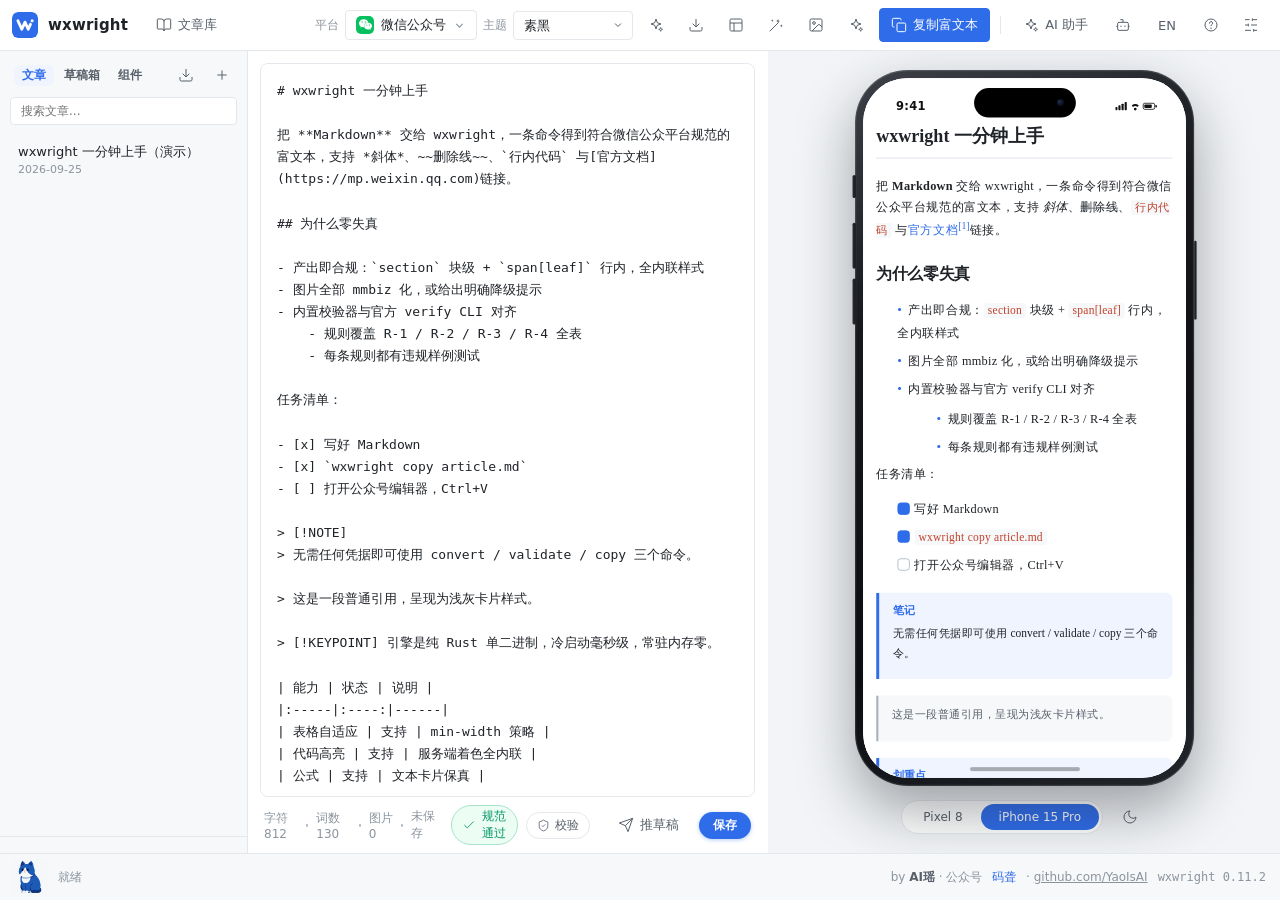
==== gui/ui/index.html @ 4d55585e "feat: multiple WeChat accounts with quick switching wxwright-mp moves to an [mp.accounts] config tab" ====
<!doctype html>
<html lang="zh-CN">
<head>
  <meta charset="UTF-8" />
  <meta name="viewport" content="width=device-width, initial-scale=1.0" />
  <title>wxwright</title>
  <link rel="stylesheet" href="styles.css?v=30" />
</head>
<body>
  <svg width="0" height="0" style="position:absolute" aria-hidden="true">
    <defs>
      <symbol id="i-logo" viewBox="0 0 1024 1024">
        <rect width="1024" height="1024" rx="225" fill="var(--accent)"/>
        <path d="M232,344 L386,678 L512,398 L638,678 L727,484" fill="none" stroke="#FFFFFF" stroke-width="112" stroke-linecap="round" stroke-linejoin="round"/>
        <circle cx="792" cy="344" r="60" fill="#FFFFFF"/>
      </symbol>
      <symbol id="i-book" viewBox="0 0 24 24">
        <path d="M12 7v14" fill="none" stroke="currentColor" stroke-width="1.5"/>
        <path d="M3 18a1 1 0 0 1-1-1V4a1 1 0 0 1 1-1h5a4 4 0 0 1 4 4 4 4 0 0 1 4-4h5a1 1 0 0 1 1 1v13a1 1 0 0 1-1 1h-6a3 3 0 0 0-3 3 3 3 0 0 0-3-3z" fill="none" stroke="currentColor" stroke-width="1.5"/>
      </symbol>
      <symbol id="i-plus" viewBox="0 0 24 24">
        <path d="M5 12h14M12 5v14" fill="none" stroke="currentColor" stroke-width="1.5"/>
      </symbol>
      <symbol id="i-trash" viewBox="0 0 24 24">
        <path d="M3 6h18" fill="none" stroke="currentColor" stroke-width="1.5"/>
        <path d="M19 6v14a2 2 0 0 1-2 2H7a2 2 0 0 1-2-2V6" fill="none" stroke="currentColor" stroke-width="1.5"/>
        <path d="M8 6V4a2 2 0 0 1 2-2h4a2 2 0 0 1 2 2v2" fill="none" stroke="currentColor" stroke-width="1.5"/>
      </symbol>
      <symbol id="i-copy" viewBox="0 0 24 24">
        <rect x="9" y="9" width="13" height="13" rx="2" fill="none" stroke="currentColor" stroke-width="1.5"/>
        <path d="M5 15H4a2 2 0 0 1-2-2V4a2 2 0 0 1 2-2h9a2 2 0 0 1 2 2v1" fill="none" stroke="currentColor" stroke-width="1.5"/>
      </symbol>
      <symbol id="i-download" viewBox="0 0 24 24">
        <path d="M21 15v4a2 2 0 0 1-2 2H5a2 2 0 0 1-2-2v-4" fill="none" stroke="currentColor" stroke-width="1.5"/>
        <polyline points="7 10 12 15 17 10" fill="none" stroke="currentColor" stroke-width="1.5"/>
        <line x1="12" y1="15" x2="12" y2="3" fill="none" stroke="currentColor" stroke-width="1.5"/>
      </symbol>
      <symbol id="i-shield" viewBox="0 0 24 24">
        <path d="M20 13c0 5-3.5 7.5-7.66 8.95a1 1 0 0 1-.67-.01C7.5 20.5 4 18 4 13V6a1 1 0 0 1 1-1c2 0 4.5-1.2 6.24-2.72a1.17 1.17 0 0 1 1.52 0C14.51 3.81 17 5 19 5a1 1 0 0 1 1 1z" fill="none" stroke="currentColor" stroke-width="1.5"/>
        <path d="M9 12l2 2 4-4" fill="none" stroke="currentColor" stroke-width="1.5"/>
      </symbol>
      <symbol id="i-moon" viewBox="0 0 24 24">
        <path d="M12 3a6 6 0 0 0 9 9 9 9 0 1 1-9-9Z" fill="none" stroke="currentColor" stroke-width="1.5"/>
      </symbol>
      <symbol id="i-sun" viewBox="0 0 24 24">
        <circle cx="12" cy="12" r="4" fill="none" stroke="currentColor" stroke-width="1.5"/>
        <path d="M12 2v2m0 16v2M4.93 4.93l1.41 1.41m11.32 11.32 1.41 1.41M2 12h2m16 0h2M6.34 17.66l-1.41 1.41M19.07 4.93l-1.41 1.41" fill="none" stroke="currentColor" stroke-width="1.5"/>
      </symbol>
      <symbol id="i-alert" viewBox="0 0 24 24">
        <path d="m21.73 18-8-14a2 2 0 0 0-3.48 0l-8 14A2 2 0 0 0 4 21h16a2 2 0 0 0 1.73-3Z" fill="none" stroke="currentColor" stroke-width="1.5"/>
        <path d="M12 9v4m0 4h.01" fill="none" stroke="currentColor" stroke-width="1.5"/>
      </symbol>
      <symbol id="i-check" viewBox="0 0 24 24">
        <path d="M20 6 9 17l-5-5" fill="none" stroke="currentColor" stroke-width="1.5"/>
      </symbol>
      <symbol id="i-bot" viewBox="0 0 24 24">
        <path d="M12 8V4H8" fill="none" stroke="currentColor" stroke-width="1.5"/>
        <rect x="4" y="8" width="16" height="12" rx="2" fill="none" stroke="currentColor" stroke-width="1.5"/>
        <path d="M2 14h2m16 0h2M15 13v2M9 13v2" fill="none" stroke="currentColor" stroke-width="1.5"/>
      </symbol>
      <symbol id="i-spark" viewBox="0 0 24 24">
        <path d="M12 3l1.9 5.6L19.5 10.5l-5.6 1.9L12 18l-1.9-5.6L4.5 10.5l5.6-1.9z" fill="none" stroke="currentColor" stroke-width="1.5" stroke-linejoin="round"/>
        <path d="M19 15.5l.8 2.2 2.2.8-2.2.8-.8 2.2-.8-2.2-2.2-.8 2.2-.8z" fill="none" stroke="currentColor" stroke-width="1.2" stroke-linejoin="round"/>
      </symbol>
      <symbol id="i-gear" viewBox="0 0 24 24">
        <line x1="21" y1="4" x2="14" y2="4" stroke="currentColor" stroke-width="1.5"/>
        <line x1="10" y1="4" x2="3" y2="4" stroke="currentColor" stroke-width="1.5"/>
        <line x1="21" y1="12" x2="12" y2="12" stroke="currentColor" stroke-width="1.5"/>
        <line x1="8" y1="12" x2="3" y2="12" stroke="currentColor" stroke-width="1.5"/>
        <line x1="21" y1="20" x2="16" y2="20" stroke="currentColor" stroke-width="1.5"/>
        <line x1="12" y1="20" x2="3" y2="20" stroke="currentColor" stroke-width="1.5"/>
        <line x1="14" y1="2" x2="14" y2="6" stroke="currentColor" stroke-width="1.5"/>
        <line x1="8" y1="10" x2="8" y2="14" stroke="currentColor" stroke-width="1.5"/>
        <line x1="16" y1="18" x2="16" y2="22" stroke="currentColor" stroke-width="1.5"/>
      </symbol>
      <symbol id="i-send" viewBox="0 0 24 24">
        <path d="m22 2-7 20-4-9-9-4Z" fill="none" stroke="currentColor" stroke-width="1.5" stroke-linejoin="round"/>
        <path d="M22 2 11 13" fill="none" stroke="currentColor" stroke-width="1.5"/>
      </symbol>
      <symbol id="i-x" viewBox="0 0 24 24">
        <path d="M18 6 6 18M6 6l12 12" fill="none" stroke="currentColor" stroke-width="1.5"/>
      </symbol>
      <symbol id="i-stop" viewBox="0 0 24 24">
        <rect x="6" y="6" width="12" height="12" rx="2" fill="currentColor"/>
      </symbol>
      <symbol id="i-edit" viewBox="0 0 24 24">
        <path d="M17 3a2.85 2.83 0 1 1 4 4L7.5 20.5 2 22l1.5-5.5Z" fill="none" stroke="currentColor" stroke-width="1.5" stroke-linejoin="round"/>
      </symbol>
      <symbol id="i-heart" viewBox="0 0 24 24">
        <path d="M19 14c1.49-1.46 3-3.21 3-5.5A5.5 5.5 0 0 0 16.5 3c-1.76 0-3 .5-4.5 2-1.5-1.5-2.74-2-4.5-2A5.5 5.5 0 0 0 2 8.5c0 2.3 1.5 4.05 3 5.5l7 7Z" fill="currentColor" stroke="none"/>
      </symbol>
      <symbol id="i-image" viewBox="0 0 24 24">
        <rect x="3" y="3" width="18" height="18" rx="2" fill="none" stroke="currentColor" stroke-width="1.5"/>
        <circle cx="9" cy="9" r="2" fill="none" stroke="currentColor" stroke-width="1.5"/>
        <path d="m21 15-3.1-3.1a2 2 0 0 0-2.8 0L6 21" fill="none" stroke="currentColor" stroke-width="1.5"/>
      </symbol>
      <symbol id="i-layout" viewBox="0 0 24 24">
        <rect x="3" y="3" width="18" height="18" rx="2" fill="none" stroke="currentColor" stroke-width="1.5"/>
        <path d="M3 9h18M9 21V9" fill="none" stroke="currentColor" stroke-width="1.5"/>
      </symbol>
      <symbol id="i-folder" viewBox="0 0 24 24">
        <path d="M20 20a2 2 0 0 0 2-2V8a2 2 0 0 0-2-2h-7.9a2 2 0 0 1-1.69-.9L9.6 3.9A2 2 0 0 0 7.93 3H4a2 2 0 0 0-2 2v13a2 2 0 0 0 2 2Z" fill="none" stroke="currentColor" stroke-width="1.5"/>
      </symbol>
      <symbol id="i-clip" viewBox="0 0 24 24">
        <path d="m21.44 11.05-9.19 9.19a6 6 0 0 1-8.49-8.49l8.57-8.57A4 4 0 1 1 18 8.84l-8.59 8.57a2 2 0 0 1-2.83-2.83l8.49-8.48" fill="none" stroke="currentColor" stroke-width="1.5" stroke-linecap="round"/>
      </symbol>
      <symbol id="i-crop" viewBox="0 0 24 24">
        <path d="M6 2v14a2 2 0 0 0 2 2h14" fill="none" stroke="currentColor" stroke-width="1.5"/>
        <path d="M18 22V8a2 2 0 0 0-2-2H2" fill="none" stroke="currentColor" stroke-width="1.5"/>
      </symbol>
      <symbol id="i-code" viewBox="0 0 24 24">
        <path d="m16 18 6-6-6-6M8 6l-6 6 6 6" fill="none" stroke="currentColor" stroke-width="1.5" stroke-linecap="round" stroke-linejoin="round"/>
      </symbol>
      <symbol id="i-wand" viewBox="0 0 24 24">
        <path d="M3 21 15.5 8.5" fill="none" stroke="currentColor" stroke-width="1.5" stroke-linecap="round"/>
        <path d="M15 3l.9 2.1L18 6l-2.1.9L15 9l-.9-2.1L12 6l2.1-.9zM20 11l.7 1.6 1.6.7-1.6.7-.7 1.6-.7-1.6-1.6-.7 1.6-.7zM6.5 3.5l.6 1.4 1.4.6-1.4.6-.6 1.4-.6-1.4L4.5 5.5l1.4-.6z" fill="currentColor" stroke="none"/>
      </symbol>
      <symbol id="i-question" viewBox="0 0 24 24">
        <circle cx="12" cy="12" r="9" fill="none" stroke="currentColor" stroke-width="1.5"/>
        <path d="M9.7 9.3a2.4 2.4 0 1 1 3.3 2.22c-.75.3-1 .86-1 1.63" fill="none" stroke="currentColor" stroke-width="1.5" stroke-linecap="round"/>
        <circle cx="12" cy="16.8" r="1.05" fill="currentColor" stroke="none"/>
      </symbol>
    </defs>
  </svg>

  <header class="topbar">
    <div class="brand">
      <svg class="brand-logo" id="logo-btn" role="button" tabindex="0" aria-label="wxwright"><use href="#i-logo"/></svg>
      <span class="brand-name">wxwright</span>
      <button id="btn-library" class="btn btn-ghost" data-i18n-title="library" title="文章库">
        <svg class="icon"><use href="#i-book"/></svg>
        <span data-i18n="library">文章库</span>
      </button>
    </div>
    <div class="toolbar">
      <div class="field">
        <span class="field-label" data-i18n="platform">平台</span>
        <button type="button" id="platform-trigger" class="platform-trigger" data-i18n-title="platform_title" title="目标平台：切换后预览、规则与导出联动">
          <span id="platform-trigger-logo"></span>
          <span id="platform-trigger-name">微信公众号</span>
          <svg class="m-chev" viewBox="0 0 24 24"><path d="m6 9 6 6 6-6" fill="none" stroke="currentColor" stroke-width="2"/></svg>
        </button>
        <div id="platform-menu" class="platform-menu" hidden></div>
      </div>
      <label class="field">
        <span class="field-label" data-i18n="theme">主题</span>
        <select id="theme-select" class="select"></select>
      </label>
      <button id="btn-theme-ai" class="btn btn-ghost btn-icon" data-i18n-title="theme_ai_btn" title="AI 生成主题">
        <svg class="icon"><use href="#i-spark"/></svg>
      </button>
      <button id="btn-export" class="btn btn-ghost btn-icon" data-i18n-title="export_title" title="导出 HTML" aria-label="export">
        <svg class="icon"><use href="#i-download"/></svg>
      </button>
      <button id="btn-poster" class="btn btn-ghost btn-icon" data-i18n-title="poster_title" title="海报工坊（HTML 生成图片）">
        <svg class="icon"><use href="#i-layout"/></svg>
      </button>
      <button id="btn-comfy" class="btn btn-ghost btn-icon" data-i18n-title="comfy_title" title="AI 绘图（ComfyUI 本地）">
        <svg class="icon"><use href="#i-wand"/></svg>
      </button>
      <button id="btn-assets" class="btn btn-ghost btn-icon" data-i18n-title="assets_title" title="素材库">
        <svg class="icon"><use href="#i-image"/></svg>
      </button>
      <button id="btn-illustrate" class="btn btn-ghost btn-icon" data-i18n-title="illustrate_title" title="AI 配图">
        <svg class="icon"><use href="#i-spark"/></svg>
      </button>
      <button id="btn-copy" class="btn btn-primary">
        <svg class="icon"><use href="#i-copy"/></svg>
        <span id="copy-label" data-i18n="copy">复制富文本</span>
      </button>
      <span class="tb-divider"></span>
      <button id="btn-ai" class="btn btn-ghost" data-i18n-title="ai_assistant_btn" title="AI 助手">
        <svg class="icon"><use href="#i-spark"/></svg>
        <span data-i18n="ai">AI 助手</span>
      </button>
      <button id="btn-agent" class="btn btn-ghost btn-icon" data-i18n-title="agent_title" title="Agent 接入">
        <svg class="icon"><use href="#i-bot"/></svg>
      </button>
      <button id="btn-lang" class="btn btn-ghost btn-lang" title="Language">EN</button>
      <button id="btn-help" class="btn btn-ghost btn-icon" data-i18n-title="help_title" title="配置引导">
        <svg class="icon"><use href="#i-question"/></svg>
      </button>
      <button id="btn-settings" class="btn btn-ghost btn-icon" data-i18n-title="settings" title="设置">
        <svg class="icon"><use href="#i-gear"/></svg>
      </button>
    </div>
  </header>

  <main class="workspace" id="workspace">
    <aside class="sidebar" id="sidebar">
      <div class="sidebar-head">
        <div class="sidebar-tabs">
          <button class="stab active" data-stab="articles" data-i18n="stab_articles">文章</button>
          <button class="stab" data-stab="drafts" data-i18n="stab_drafts">草稿箱</button>
          <button class="stab" data-stab="components" data-i18n="stab_components">组件</button>
        </div>
        <span class="spacer"></span>
        <button id="btn-import" class="btn btn-ghost btn-icon" data-i18n-title="import_md" title="导入 .md 文件">
          <svg class="icon"><use href="#i-download"/></svg>
        </button>
        <button id="btn-new-article" class="btn btn-ghost btn-icon" data-i18n-title="new_article" title="新建文章">
          <svg class="icon"><use href="#i-plus"/></svg>
        </button>
      </div>
      <div class="sidebar-search">
        <input id="library-search" placeholder="搜索文章..." data-i18n-placeholder="search_ph" />
      </div>
      <div class="sidebar-list" id="article-list"></div>
      <div class="sidebar-list" id="drafts-list" hidden></div>
      <div class="kit-panel" id="kit-panel" hidden>
        <div class="kit-ai">
          <input id="svgkit-desc" placeholder="描述想要的互动效果，例如：点击后头像放大并显示一句祝福语" data-i18n-placeholder="svg_desc_ph" />
          <button id="svgkit-ai-generate" class="btn btn-primary" data-i18n-title="svgkit_gen" title="AI 生成组件">
            <svg class="icon"><use href="#i-spark"/></svg>
          </button>
        </div>
        <div id="svgkit-ai-status" class="section-hint"></div>
        <div class="svgkit-cats" id="svgkit-cats"></div>
        <div class="kit-list" id="svgkit-list"></div>
      </div>
      <div class="sidebar-foot" id="library-path" title=""></div>
    </aside>

    <section class="pane pane-editor">
      <textarea id="editor" class="editor" spellcheck="false" placeholder="Markdown..."></textarea>
      <div id="editor-empty-hint" class="editor-empty-hint" hidden>
        <svg class="icon"><use href="#i-spark"/></svg>
        <span data-i18n="editor_empty_hint">从这里开始写作，或</span>
        <button type="button" id="hint-open-kit" class="linklike" data-i18n="editor_empty_kit_link">插入一个互动组件试试</button>
      </div>
      <div class="editor-status">
        <span id="stat-chars">0</span>
        <span class="dot"></span>
        <span id="stat-words">0</span>
        <span class="dot"></span>
        <span id="stat-images">0</span>
        <span class="dot"></span>
        <span id="stat-saved" data-i18n="not_saved">未保存</span>
        <span class="spacer"></span>
        <button id="rule-chip" class="rule-chip" hidden></button>
        <button id="btn-validate" class="btn btn-validate" data-i18n-title="validate_title" title="校验公众号规范" aria-label="validate">
          <svg class="icon"><use href="#i-shield"/></svg><span data-i18n="validate">校验</span>
        </button>
        <span class="wx-chip-wrap">
          <button id="wx-account-chip" class="rule-chip" data-i18n-title="wx_account_chip_title" title="切换公众号" hidden></button>
          <div id="wx-account-menu" class="wx-account-menu" hidden></div>
        </span>
        <button id="btn-push-draft" class="btn btn-ghost" data-i18n-title="push_draft_title" title="推送到公众号草稿箱" hidden>
          <svg class="icon"><use href="#i-send"/></svg><span data-i18n="push_draft">推草稿</span>
        </button>
        <button id="btn-save" class="btn btn-save" data-i18n="save">保存</button>
      </div>

      <div id="violations-panel" class="violations-panel" hidden></div>

      <div id="ai-drawer" class="ai-drawer" hidden>
        <div class="ai-head">
          <svg class="icon"><use href="#i-spark"/></svg>
          <span data-i18n="ai_assistant">AI 助手</span>
          <span id="ai-provider-chip" class="ai-provider-chip"></span>
          <span class="spacer"></span>
          <button id="btn-ai-clear" class="linklike" data-i18n="clear">清空</button>
          <button id="btn-ai-close" class="btn btn-ghost btn-icon">
            <svg class="icon"><use href="#i-x"/></svg>
          </button>
        </div>
        <div class="ai-messages" id="ai-messages"></div>
        <div class="ai-quick">
          <button class="chip" data-prompt="polish" data-i18n="q_polish">润色当前文章</button>
          <button class="chip" data-prompt="continue" data-i18n="q_continue">续写</button>
          <button class="chip" data-prompt="title" data-i18n="q_title">起 5 个标题</button>
          <button class="chip" data-prompt="outline" data-i18n="q_outline">帮我列提纲</button>
          <button class="chip" data-prompt="poster" data-i18n="q_poster">生成头图文案</button>
        </div>
        <div id="attach-row" class="attach-row" hidden></div>
        <div class="ai-input-row">
          <div class="ai-input-box">
            <textarea id="ai-input" rows="1" placeholder="向 AI 描述你的需求，Enter 发送，Shift+Enter 换行"></textarea>
            <div class="ai-box-bar">
              <button type="button" id="btn-ai-attach" class="ai-bar-btn" data-i18n-title="attach_title" title="上传附件（文档 PDF/DOCX/HTML/TXT/MD + 图片走视觉模型）">
                <svg class="icon icon-sm"><use href="#i-clip"/></svg>
              </button>
              <button type="button" id="ai-model-select" class="ai-model-select" data-i18n-title="model_select_title" title="切换模型"></button>
              <span class="spacer"></span>
              <button id="btn-ai-send" class="ai-send" data-i18n-title="send_title" title="发送" aria-label="send">
                <svg class="icon"><use href="#i-send"/></svg>
              </button>
            </div>
            <div id="ai-model-menu" class="ai-model-menu" hidden></div>
          </div>
        </div>
      </div>
    </section>

    <div class="splitter" id="splitter"></div>

    <section class="pane pane-preview">
      <div class="device-stage" id="device-stage">
        <div class="device-scaler" id="device-scaler">
          <div class="device ios" id="device">
            <span class="dkey key-mute"></span>
            <span class="dkey key-volu"></span>
            <span class="dkey key-vold"></span>
            <span class="dkey key-power"></span>
            <div class="device-body">
              <div class="device-status">
                <span class="status-time">9:41</span>
                <svg width="52" height="12" viewBox="0 0 52 12" fill="currentColor" aria-hidden="true">
                  <rect x="0" y="7" width="2.6" height="4" rx="0.8"/><rect x="3.8" y="5" width="2.6" height="6" rx="0.8"/><rect x="7.6" y="3" width="2.6" height="8" rx="0.8"/><rect x="11.4" y="1" width="2.6" height="10" rx="0.8"/>
                  <path d="M20 5.2a7 7 0 0 1 8.6 0l-1.5 1.8a4.8 4.8 0 0 0-5.6 0z"/>
                  <circle cx="24.3" cy="9.6" r="1.7"/>
                  <rect x="34" y="2.5" width="14" height="7.4" rx="2" fill="none" stroke="currentColor" stroke-width="1"/>
                  <rect x="35.4" y="4" width="9" height="4.4" rx="1"/>
                  <rect x="48.8" y="4.6" width="1.9" height="3.2" rx="0.9"/>
                </svg>
              </div>
              <div class="device-notch"></div>
              <div class="device-screen">
                <iframe id="preview" title="preview" sandbox=""></iframe>
              </div>
              <div class="home-bar"></div>
            </div>
          </div>
        </div>
        <div class="device-controls">
          <div class="seg">
            <button class="seg-btn" data-device="android">Pixel 8</button>
            <button class="seg-btn active" data-device="ios">iPhone 15 Pro</button>
          </div>
          <button id="btn-device-dark" class="btn btn-ghost btn-icon" data-i18n-title="dark_toggle" title="深色 / 浅色">
            <svg class="icon"><use href="#i-moon"/></svg>
          </button>
        </div>
      </div>
    </section>
  </main>

  <footer class="statusbar">
    <div id="pet" data-i18n-title="pet_title" title="墨仔（点击摸摸，双击换形态）">
      <img id="pet-img" src="pet/idle.jpg" alt="墨仔" draggable="false" />
      <svg class="pet-svg" viewBox="0 0 64 64" aria-hidden="true" hidden>
        <!-- tail curls from behind the body -->
        <path class="pet-tail" d="M46 54 C57 54 60 42 52 37" fill="none" stroke="var(--accent)" stroke-width="5.5" stroke-linecap="round"/>
        <!-- sitting body -->
        <path class="pet-body" d="M32 34 C41 34 47 42 47 55 L17 55 C17 42 23 34 32 34 Z" fill="var(--accent)"/>
        <!-- chest patch -->
        <ellipse cx="32" cy="50" rx="8.5" ry="8" fill="#FFFFFF" opacity="0.92"/>
        <!-- head -->
        <circle class="pet-body" cx="32" cy="21" r="13.5" fill="var(--accent)"/>
        <!-- ears -->
        <path class="pet-body" d="M20.5 13 L17.5 2.5 L28.5 8.5 Z" fill="var(--accent)"/>
        <path class="pet-body" d="M43.5 13 L46.5 2.5 L35.5 8.5 Z" fill="var(--accent)"/>
        <path d="M22.6 10.4 L21 5.4 L26 8.2 Z" fill="#FFFFFF" opacity="0.9"/>
        <path d="M41.4 10.4 L43 5.4 L38 8.2 Z" fill="#FFFFFF" opacity="0.9"/>
        <!-- face: eyes blink via class -->
        <g class="pet-face">
          <ellipse class="pet-eye" cx="26.6" cy="20" rx="2.3" ry="2.9"/>
          <ellipse class="pet-eye" cx="37.4" cy="20" rx="2.3" ry="2.9"/>
          <path d="M30.8 25.4 L33.2 25.4 L32 27 Z" fill="#FFFFFF"/>
          <path d="M32 27 Q30.4 29.2 28.6 28.2 M32 27 Q33.6 29.2 35.4 28.2" stroke="#FFFFFF" stroke-width="1.5" fill="none" stroke-linecap="round"/>
        </g>
        <!-- whiskers -->
        <g stroke="#FFFFFF" stroke-width="1.1" opacity="0.85" stroke-linecap="round">
          <path d="M18 20 L11 19"/><path d="M18.5 23 L11.5 24"/><path d="M19.5 25.8 L13 28"/>
          <path d="M46 20 L53 19"/><path d="M45.5 23 L52.5 24"/><path d="M44.5 25.8 L51 28"/>
        </g>
      </svg>
      <span class="pet-zz" hidden>z z</span>
    </div>
    <div id="pet-bubble" hidden></div>
    <span id="status-text" data-i18n="ready">就绪</span>
    <span class="spacer"></span>
    <span class="status-author">by <b>AI瑶</b> · 公众号 <button id="malong-btn" class="linklike malong" title="公众号二维码">码聋</button> ·
      <a href="https://github.com/YaoIsAI" id="link-github">github.com/YaoIsAI</a>
    </span>
    <span class="status-meta">wxwright 0.11.2</span>
  </footer>

  <!-- ---------------------------------------------------- settings modal -->
  <div id="modal-settings" class="modal-overlay" hidden>
    <div class="modal">
      <div class="modal-head">
        <span data-i18n="settings">设置</span>
        <button class="btn btn-ghost btn-icon modal-close" data-close="modal-settings">
          <svg class="icon"><use href="#i-x"/></svg>
        </button>
      </div>
      <div class="modal-body settings-body">
        <aside class="settings-nav" id="settings-nav">
          <button type="button" class="settings-nav-btn active" data-pane="pane-providers">
            <svg class="icon"><use href="#i-spark"/></svg><span data-i18n="nav_providers">AI Providers</span>
          </button>
          <button type="button" class="settings-nav-btn" data-pane="pane-wx">
            <svg class="icon"><use href="#i-check"/></svg><span data-i18n="nav_wx">公众号 API</span>
          </button>
          <button type="button" class="settings-nav-btn" data-pane="pane-publish">
            <svg class="icon"><use href="#i-send"/></svg><span data-i18n="nav_publish">发布绑定</span>
          </button>
          <button type="button" class="settings-nav-btn" data-pane="pane-comfy">
            <svg class="icon"><use href="#i-image"/></svg><span>ComfyUI</span>
          </button>
          <button type="button" class="settings-nav-btn" data-pane="pane-about">
            <svg class="icon"><use href="#i-book"/></svg><span data-i18n="about">关于</span>
          </button>
        </aside>
        <div class="settings-panes">
          <section class="modal-section settings-pane active" id="pane-providers">
            <div class="section-title" data-i18n="ai_providers">AI Providers（OpenAI 兼容协议）</div>
            <p class="section-hint" data-i18n="ai_hint">
              支持 OpenAI / DeepSeek / 通义千问 / Kimi / 智谱等云端服务，以及本地 Ollama（http://localhost:11434）与 LM Studio（http://localhost:1234）。API Key 存入系统钥匙串。
            </p>
            <div id="provider-list" class="provider-list"></div>
            <form id="provider-form" class="provider-form">
              <input type="hidden" id="pf-id" />
              <input type="hidden" id="pf-brand" />
              <div class="form-grid">
                <label class="span2"><span data-i18n="vendor_preset">预设厂商（选择后自动填充）</span>
                  <select id="pf-vendor" class="select" style="min-width: 0; max-width: 100%;">
                    <option value="" data-i18n="vendor_preset_ph">— 选择厂商自动填充 —</option>
                  </select>
                </label>
                <label><span data-i18n="f_name">名称</span><input id="pf-name" placeholder="DeepSeek" required /></label>
                <label><span data-i18n="f_model">模型</span><input id="pf-model" placeholder="deepseek-chat" required /></label>
                <label class="span2"><span data-i18n="f_baseurl">Base URL</span><input id="pf-base" placeholder="https://api.deepseek.com" required /></label>
                <label class="span2"><span data-i18n="f_key">API Key</span><input id="pf-key" type="password" placeholder data-i18n-placeholder="f_key_hint" /></label>
                <label class="span2"><span data-i18n="f_logo">自定义图标（可选，data URI / 上传）</span>
                  <div class="form-actions" style="margin-top: 0;">
                    <input id="pf-logo" readonly placeholder="留空使用内置品牌标" data-i18n-placeholder="logo_ph" style="flex: 1;" />
                    <button type="button" id="pf-logo-pick" class="btn btn-ghost" data-i18n="upload_logo">上传图标</button>
                    <button type="button" id="pf-logo-clear" class="btn btn-ghost" data-i18n="clear">清除</button>
                  </div>
                </label>
              </div>
              <div class="form-actions">
                <button type="button" id="pf-test" class="btn btn-ghost" data-i18n="test">测试连接</button>
                <span class="spacer"></span>
                <button type="button" id="pf-cancel" class="btn btn-ghost" data-i18n="cancel">取消</button>
                <button type="submit" class="btn btn-primary" data-i18n="save_provider">保存 Provider</button>
              </div>
            </form>
            <div class="freetokens-card" style="margin-top: 18px;">
              <svg class="icon"><use href="#i-spark"/></svg>
              <div>
                <div class="ft-title" data-i18n="ft_title">没有 API Key？</div>
                <div class="ft-body" data-i18n="ft_body">作者的另一个项目 <b>Free Tokens</b> 持续收录免费模型额度——去逛逛，一起实现 Token 自由。</div>
              </div>
              <button id="freetokens-link" class="btn btn-ghost">free-tokens.org</button>
            </div>
          </section>
          <section class="modal-section settings-pane" id="pane-wx">
            <div class="section-title" data-i18n="wx_title">公众号 API 绑定</div>
            <p class="section-hint" data-i18n="wx_hint">
              绑定后可使用「推送草稿」直接把文章写入公众号草稿箱。AppID / AppSecret 存入系统钥匙串，仅保存在本机。
            </p>
            <div id="wx-status" class="ai-provider-chip" style="margin-bottom: 12px;"></div>
            <div id="wx-accounts"></div>
            <form id="wx-form" class="provider-form">
              <div class="form-grid">
                <label class="span2"><span data-i18n="wx_appid">AppID</span><input id="wx-appid" placeholder="wx1234567890abcdef" /></label>
                <label class="span2"><span data-i18n="wx_secret">AppSecret</span><input id="wx-secret" type="password" placeholder="仅保存到本机钥匙串" data-i18n-placeholder="wx_secret_ph" /></label>
                <label class="span2"><span data-i18n="wx_label">备注名（可选）</span><input id="wx-label" placeholder="例如：码聋 / 测试号" data-i18n-placeholder="wx_label_ph" /></label>
              </div>
              <div class="form-actions">
                <span class="spacer"></span>
                <button type="button" id="wx-unbind" class="btn btn-ghost" data-i18n="wx_unbind">解除全部绑定</button>
                <button type="submit" class="btn btn-primary" data-i18n="wx_bind">绑定 / 更新</button>
              </div>
            </form>
          </section>
          <section class="modal-section settings-pane" id="pane-publish">
            <div class="section-title" data-i18n="pub_title">发布绑定</div>
            <p class="section-hint" data-i18n="pub_hint">
              每个平台使用你自己的开发者应用（工具不做云服务，凭据只存本机钥匙串）。在「配置引导」里查看逐步申请与登录教程。
            </p>
            <div id="pub-cards"></div>
            <div id="pub-login-status" class="section-hint" style="margin-top: 10px;"></div>
            <div class="section-title" style="margin-top: 18px;" data-i18n="syncpost_title">同步发文</div>
            <p class="section-hint" data-i18n="syncpost_hint">把当前编辑器中的文章（需先保存）一键发布到所有已绑定的社交平台（X / LinkedIn）。结果按平台逐条汇报。</p>
            <div class="form-actions">
              <button type="button" id="btn-syncpost" class="btn btn-primary" data-i18n="syncpost_go">同步发文</button>
              <span id="syncpost-status" class="section-hint"></span>
            </div>
          </section>
          <section class="modal-section settings-pane" id="pane-comfy">
            <div class="section-title" data-i18n="comfy_section_title">ComfyUI（本地 AI 绘图）</div>
            <p class="section-hint" data-i18n="comfy_section_hint">检测到本机 ComfyUI 后，「AI 绘图」按钮即可调用本地 Stable Diffusion 文生图 / 图生图，产物直接进入素材库。</p>
            <div class="form-grid">
              <label class="span2"><span data-i18n="comfy_url_label">ComfyUI 地址</span><input id="comfy-url" placeholder="http://127.0.0.1:8188" /></label>
              <label class="span2"><span data-i18n="comfy_model_label">Checkpoint 模型</span>
                <span class="input-btn-row">
                  <input id="comfy-model" list="comfy-model-list" placeholder="v1-5-pruned-emaonly.safetensors" />
                  <datalist id="comfy-model-list"></datalist>
                  <button type="button" id="comfy-model-browse" class="btn btn-ghost" data-i18n="comfy_browse_models">获取模型列表</button>
                </span>
              </label>
              <label class="span2"><span data-i18n="comfy_launch_label">启动程序路径（用于一键启动）</span>
                <span class="input-btn-row">
                  <input id="comfy-launch-path" placeholder="D:\\ComfyUI\\run_nvidia_gpu.bat" />
                  <button type="button" id="comfy-launch-browse" class="btn btn-ghost" data-i18n="comfy_browse">浏览</button>
                </span>
              </label>
            </div>
            <div class="form-actions">
              <span id="comfy-chip" class="ai-provider-chip"></span>
              <span class="spacer"></span>
              <button type="button" id="comfy-start" class="btn btn-ghost" data-i18n="comfy_start">一键启动</button>
              <button type="button" id="comfy-save" class="btn btn-primary" data-i18n="save">保存</button>
            </div>
          </section>
          <section class="modal-section settings-pane about" id="pane-about">
            <div class="section-title" data-i18n="about">关于</div>
            <div class="about-line" data-i18n="about_line1">wxwright 0.11.2 · by <b>AI瑶</b>（微信公众号：<b>码聋</b>）</div>
            <div class="about-line" data-i18n="about_line2">写作小宠物「墨仔」住在左下角状态栏，记得去摸摸它。</div>
          </section>
        </div>
      </div>
    </div>
  </div>

  <!-- ------------------------------------------------------ agent modal -->
  <div id="modal-agent" class="modal-overlay" hidden>
    <div class="modal">
      <div class="modal-head">
        <span data-i18n="agent_title">Agent 接入</span>
        <button class="btn btn-ghost btn-icon modal-close" data-close="modal-agent">
          <svg class="icon"><use href="#i-x"/></svg>
        </button>
      </div>
      <div class="modal-body">
        <section class="modal-section">
          <div class="section-title"><span class="step-num">1</span> <span data-i18n="agent_mcp">MCP 一键接入</span></div>
          <p class="section-hint" data-i18n="agent_mcp_hint">点击对应客户端，wxwright 的 MCP 配置（wxwright mcp serve）会自动写入；写入后重启客户端即可看到 wxwright 工具。</p>
          <div class="mcp-grid">
            <button class="btn btn-ghost mcp-btn" data-target="claude">Claude Desktop</button>
            <button class="btn btn-ghost mcp-btn" data-target="cursor">Cursor</button>
            <button class="btn btn-ghost mcp-btn" data-target="vscode">VS Code</button>
            <button class="btn btn-ghost mcp-btn" data-target="opencode">OpenCode</button>
          </div>
          <div id="mcp-result" class="mcp-result" hidden></div>
        </section>
        <section class="modal-section">
          <div class="section-title"><span class="step-num">2</span> <span data-i18n="agent_card">Agent 接手卡</span></div>
          <p class="section-hint" data-i18n="agent_card_hint">把整段卡片复制进任意 AI Agent 的系统提示，Agent 即刻接手；或让它直接调用 CLI / MCP。</p>
          <div class="form-actions" style="margin-bottom: 8px;">
            <button id="btn-copy-card" class="btn btn-primary">
              <svg class="icon"><use href="#i-copy"/></svg>
              <span data-i18n="copy_card">复制整段卡片</span>
            </button>
            <span class="spacer"></span>
            <button id="btn-toggle-card" class="btn btn-ghost" data-i18n="preview_card">预览卡片</button>
          </div>
          <pre id="agent-card-pre" class="card-pre" hidden></pre>
        </section>
        <section class="modal-section">
          <div class="section-title"><span class="step-num">3</span> <span data-i18n="agent_cli">CLI 速查（点击复制）</span></div>
          <div class="cli-table" id="cli-table">
            <div class="cli-row" data-cmd="wxwright copy article.md"><code>wxwright copy article.md</code><span data-i18n="c_copy">全链路：转换-图片-校验-剪贴板</span></div>
            <div class="cli-row" data-cmd="wxwright convert article.md --out article.html"><code>wxwright convert article.md --out article.html</code><span data-i18n="c_convert">转换为公众号 HTML</span></div>
            <div class="cli-row" data-cmd="wxwright validate article.md --strict"><code>wxwright validate article.md --strict</code><span data-i18n="c_validate">规范校验（退出码 0/1/2）</span></div>
            <div class="cli-row" data-cmd="wxwright mcp serve"><code>wxwright mcp serve</code><span data-i18n="c_serve">手动启动 MCP server（stdio）</span></div>
            <div class="cli-row" data-cmd="wxwright agent-card --md"><code>wxwright agent-card --md</code><span data-i18n="c_card">输出 Agent 接手卡</span></div>
            <div class="cli-row" data-cmd="wxwright doctor"><code>wxwright doctor</code><span data-i18n="c_doctor">环境体检</span></div>
          </div>
        </section>
      </div>
    </div>
  </div>

  <!-- ------------------------------------------------------ theme modal -->
  <div id="modal-theme" class="modal-overlay" hidden>
    <div class="modal">
      <div class="modal-head">
        <span data-i18n="theme_ai_title">AI 生成主题</span>
        <button class="btn btn-ghost btn-icon modal-close" data-close="modal-theme">
          <svg class="icon"><use href="#i-x"/></svg>
        </button>
      </div>
      <div class="modal-body">
        <p class="section-hint" data-i18n="theme_ai_hint">描述你想要的主题风格，AI 会生成全新配色与排版，并自动通过公众号官方规范校验（font-family 禁用、对比度约束）。生成结果保存为用户主题，CLI 也能使用。</p>
        <div class="ai-quick" style="padding: 0 0 8px;">
          <button class="chip theme-preset" data-i18n="chip_jp" data-desc-i18n="chip_jp_desc" data-desc="日系手账风，奶油色底，橙棕强调色，圆角便签卡片，温柔文艺">日系手账</button>
          <button class="chip theme-preset" data-i18n="chip_cyber" data-desc-i18n="chip_cyber_desc" data-desc="赛博科技感，深色代码面板，霓虹青蓝强调色，等宽律动">赛博科技</button>
          <button class="chip theme-preset" data-i18n="chip_mag" data-desc-i18n="chip_mag_desc" data-desc="复古杂志编辑风，暖纸色，朱红强调色，居中大标题与双细线">复古杂志</button>
          <button class="chip theme-preset" data-i18n="chip_academy" data-desc-i18n="chip_academy_desc" data-desc="墨绿学院风，米白纸面，墨绿与金色点缀，庄重书卷气">墨绿学院</button>
        </div>
        <textarea id="theme-desc" rows="3" data-i18n-placeholder="theme_desc_ph" placeholder="例如：奶茶铺子配色，奶咖色底、焦糖强调色，圆角卡片，元气手写感"></textarea>
        <div class="form-actions">
          <span id="theme-status" class="section-hint" style="margin: 0;"></span>
          <span class="spacer"></span>
          <button id="btn-theme-generate" class="btn btn-primary">
            <svg class="icon"><use href="#i-spark"/></svg>
            <span data-i18n="generate">生成主题</span>
          </button>
        </div>
      </div>
    </div>
  </div>

  <!-- ----------------------------------------------------- poster modal -->
  <div id="modal-poster" class="modal-overlay" hidden>
    <div class="modal modal-lg">
      <div class="modal-head">
        <span data-i18n="poster_title">海报工坊（HTML 生成图片）</span>
        <button class="btn btn-ghost btn-icon modal-close" data-close="modal-poster">
          <svg class="icon"><use href="#i-x"/></svg>
        </button>
      </div>
      <div class="modal-body">
        <div class="poster-toolbar">
          <label class="field">
            <span class="field-label" data-i18n="preset">尺寸</span>
            <select id="poster-preset" class="select select-sm"><!-- options filled per platform --><option value="custom">自定义...</option></select>
          </label>
          <span class="field">
            <button type="button" class="chip tpl-chip" data-tpl="cover" data-i18n="tpl_cover">头图模板</button>
            <button type="button" class="chip tpl-chip" data-tpl="quote" data-i18n="tpl_quote">金句贴图卡</button>
            <button type="button" class="chip tpl-chip" data-tpl="pic" data-i18n="tpl_pic">图文贴图卡</button>
          </span>
          <span id="poster-custom" class="field" hidden>
            <input id="poster-w" class="input-sm" type="number" min="100" max="4096" value="800" /> ×
            <input id="poster-h" class="input-sm" type="number" min="100" max="4096" value="600" />
          </span>
          <span class="spacer"></span>
          <input id="poster-desc" class="input-grow" placeholder="描述海报内容与风格，点「AI 生成」" data-i18n-placeholder="poster_desc_ph" />
          <button id="btn-poster-ai" class="btn btn-primary">
            <svg class="icon"><use href="#i-spark"/></svg>
            <span data-i18n="ai_generate">AI 生成</span>
          </button>
        </div>
        <div class="poster-work">
          <textarea id="poster-html" class="poster-html" spellcheck="false"></textarea>
          <div class="poster-preview-wrap">
            <div class="poster-preview-box" id="poster-preview-box">
              <iframe id="poster-preview" title="poster preview" sandbox=""></iframe>
            </div>
            <div class="poster-preview-meta" id="poster-preview-meta"></div>
          </div>
        </div>
        <p class="section-hint" data-i18n="poster_hint">本地光栅化（SVG foreignObject），完全离线。海报 HTML 必须自包含：禁止外部图片/字体/脚本，图片只能内嵌 data URI。适合做公众号头图、金句卡、正文场景图。</p>
        <div class="form-actions">
          <button id="btn-poster-reset" class="btn btn-ghost" data-i18n="reset_tpl">重置模板</button>
          <button id="btn-poster-save" class="btn btn-ghost" data-i18n="save_img">保存图片...</button>
          <button id="btn-poster-imgset" class="btn btn-ghost" hidden data-i18n="imgset">导出图组</button>
          <span class="spacer"></span>
          <button id="btn-poster-insert" class="btn btn-primary">
            <svg class="icon"><use href="#i-plus"/></svg>
            <span data-i18n="insert_article">导出并插入文章</span>
          </button>
        </div>
      </div>
    </div>
  </div>

  <!-- ----------------------------------------------------- prompt modal -->
  <div id="modal-prompt" class="modal-overlay" hidden>
    <div class="modal modal-sm">
      <div class="modal-head">
        <span id="prompt-title" data-i18n="rename">重命名</span>
        <button class="btn btn-ghost btn-icon modal-close" data-close="modal-prompt">
          <svg class="icon"><use href="#i-x"/></svg>
        </button>
      </div>
      <div class="modal-body">
        <input id="prompt-input" class="prompt-input" />
        <div class="form-actions">
          <span class="spacer"></span>
          <button id="prompt-cancel" class="btn btn-ghost" data-i18n="cancel">取消</button>
          <button id="prompt-ok" class="btn btn-primary" data-i18n="ok">确定</button>
        </div>
      </div>
    </div>
  </div>

  <!-- ----------------------------------------------------- assets modal -->
  <div id="modal-assets" class="modal-overlay" hidden>
    <div class="modal">
      <div class="modal-head">
        <span data-i18n="assets_title">素材库</span>
        <button class="btn btn-ghost btn-icon modal-close" data-close="modal-assets">
          <svg class="icon"><use href="#i-x"/></svg>
        </button>
      </div>
      <div class="modal-body">
        <div class="assets-top">
          <span id="assets-path" class="section-hint" style="margin: 0;"></span>
          <span class="spacer"></span>
          <span id="assets-count" class="ai-provider-chip"></span>
          <button id="assets-open-folder" class="btn btn-ghost btn-icon" data-i18n-title="open_folder" title="打开素材文件夹">
            <svg class="icon"><use href="#i-folder"/></svg>
          </button>
        </div>
        <div id="assets-grid" class="assets-grid"></div>
      </div>
    </div>
  </div>

  <!-- ------------------------------------------------------ comfy modal -->
  <div id="modal-comfy" class="modal-overlay" hidden>
    <div class="modal">
      <div class="modal-head">
        <span data-i18n="comfy_title">AI 绘图（ComfyUI 本地）</span>
        <button class="btn btn-ghost btn-icon modal-close" data-close="modal-comfy">
          <svg class="icon"><use href="#i-x"/></svg>
        </button>
      </div>
      <div class="modal-body">
        <div class="seg" style="margin-bottom: 12px;">
          <button type="button" class="seg-btn active" data-imgsrc="comfy" id="imgsrc-comfy" data-i18n="comfy_title">ComfyUI（本地）</button>
          <button type="button" class="seg-btn" data-imgsrc="cloud" id="imgsrc-cloud" data-i18n="imgsrc_cloud">云端图像 API</button>
        </div>
        <div id="comfy-cloud-block" hidden>
          <div class="form-grid" style="margin-bottom: 10px;">
            <label class="span2"><span data-i18n="image_model_label">图像模型（保存后即可用云端生成）</span>
              <div class="form-actions" style="margin-top: 0;">
                <input id="comfy-cloud-model" placeholder="例如 agnes-image-2.5-flash" style="flex: 1;" />
                <button type="button" id="comfy-cloud-save" class="btn btn-ghost" data-i18n="save_model">保存模型</button>
              </div>
            </label>
          </div>
        </div>
        <div class="mcp-result" id="comfy-status-line" style="margin-bottom: 12px;"></div>
        <div class="form-actions" style="margin: 0 0 10px;">
          <input id="imggen-launch-path" data-i18n-placeholder="comfy_launch_ph" placeholder="ComfyUI 启动程序路径（如 D:\\ComfyUI\\run_nvidia_gpu.bat）" style="flex: 1; font: inherit; font-size: 12px; border: 1px solid var(--border); border-radius: 4px; padding: 6px 8px;" />
          <button type="button" id="imggen-comfy-start" class="btn btn-ghost" data-i18n="comfy_start">一键启动</button>
        </div>
        <div class="form-grid" style="margin-bottom: 10px;">
          <label><span>尺寸</span>
            <select id="comfy-size" class="select" style="min-width: 0;">
              <option value="1080x460" data-i18n="csize_cover">1080 × 460（头图 2.35:1）</option>
              <option value="1080x1080" data-i18n="csize_square">1080 × 1080（次图 1:1）</option>
              <option value="500x500" data-i18n="csize_small">500 × 500（小方图）</option>
              <option value="1280x720" data-i18n="csize_wide">1280 × 720（横图 16:9）</option>
              <option value="1080x1440" data-i18n="csize_tall">1080 × 1440（竖图 3:4）</option>
              <option value="512x512">512 × 512</option>
              <option value="768x768">768 × 768</option>
            </select>
          </label>
          <label><span>Steps</span><input id="comfy-steps" type="number" min="4" max="80" value="20" /></label>
          <label class="span2"><span data-i18n="comfy_prompt_label">提示词（正向）</span><textarea id="comfy-prompt" rows="3" placeholder="a minimal flat illustration of a writer cat, cobalt blue and cream, clean composition"></textarea></label>
          <label class="span2"><span data-i18n="comfy_negative_label">反向提示词（留空用默认）</span><input id="comfy-negative" placeholder="默认：lowres, watermark, text..." /></label>
          <label class="span2" id="comfy-i2i-row" hidden><span data-i18n="comfy_i2i_row">图生图源图（从素材库选择）</span>
            <div class="form-actions" style="margin-top: 0;">
              <input id="comfy-source" readonly placeholder="..." style="flex:1" />
              <button type="button" id="comfy-pick" class="btn btn-ghost" data-i18n="comfy_pick">从素材库选</button>
              <span class="dn-label">Denoise <input id="comfy-denoise" type="number" min="0.1" max="1" step="0.05" value="0.55" style="width: 70px;" /></span>
            </div>
          </label>
        </div>
        <div class="ai-quick" style="padding: 0 0 8px;">
          <button type="button" class="chip" data-mode="t2i" id="comfy-mode-t2i" data-i18n="mode_t2i">文生图</button>
          <button type="button" class="chip" data-mode="i2i" id="comfy-mode-i2i" data-i18n="mode_i2i">图生图</button>
        </div>
        <div id="comfy-results" class="assets-grid"></div>
        <div class="form-actions">
          <span id="comfy-progress" class="section-hint" style="margin: 0;"></span>
          <span class="spacer"></span>
          <button id="comfy-generate" class="btn btn-primary">
            <svg class="icon"><use href="#i-wand"/></svg>
            <span data-i18n="generate_btn">生成</span>
          </button>
        </div>
      </div>
    </div>
  </div>

  <!-- ------------------------------------------------------- QR modal -->
  <div id="modal-qr" class="modal-overlay" hidden>
    <div class="modal modal-sm qr-modal">
      <div class="modal-head">
        <span data-i18n="qr_title">公众号 · 码聋</span>
        <button class="btn btn-ghost btn-icon modal-close" data-close="modal-qr">
          <svg class="icon"><use href="#i-x"/></svg>
        </button>
      </div>
      <div class="modal-body qr-body">
        <img id="qr-img" src="qrcode.jpg" alt="微信公众号 码聋 二维码" />
        <div class="about-line" data-i18n="qr_line1">微信扫码关注 <b>码聋</b></div>
        <div class="about-line" style="color: var(--text-tertiary);" data-i18n="qr_line2">AI瑶 的写作与技术专栏</div>
      </div>
    </div>
  </div>

  <!-- ------------------------------------------------------- fit modal -->
  <div id="modal-fit" class="modal-overlay" hidden>
    <div class="modal modal-sm">
      <div class="modal-head">
        <span data-i18n="fit_title">尺寸工坊（适配微信标准）</span>
        <button class="btn btn-ghost btn-icon modal-close" data-close="modal-fit">
          <svg class="icon"><use href="#i-x"/></svg>
        </button>
      </div>
      <div class="modal-body">
        <div class="fit-preview-wrap">
          <canvas id="fit-canvas" width="270" height="200"></canvas>
          <div class="poster-preview-meta" id="fit-meta"></div>
        </div>
        <div class="form-grid">
          <label class="span2"><span data-i18n="fit_target">目标尺寸</span>
            <select id="fit-preset" class="select" style="min-width: 0;">
              <option value="1080x460">头图 1080 × 460（2.35:1）</option>
              <option value="1080x1080">次图 1080 × 1080（1:1）</option>
              <option value="500x500">小方图 500 × 500</option>
              <option value="1280x720">横图 1280 × 720（16:9）</option>
              <option value="1080x1440">竖图 1080 × 1440（3:4）</option>
              <option value="900x383">贴图 900 × 383</option>
              <option value="383x383">贴图 383 × 383</option>
            </select>
          </label>
          <label><span data-i18n="fit_mode">适配方式</span>
            <select id="fit-mode" class="select" style="min-width: 0;">
              <option value="cover" data-i18n="fit_cover">裁切填满（居中裁剪）</option>
              <option value="contain" data-i18n="fit_contain">完整置入（补白）</option>
            </select>
          </label>
          <label><span data-i18n="fit_scale">导出倍数</span>
            <select id="fit-scale" class="select" style="min-width: 0;">
              <option value="1">1x</option>
              <option value="2" data-i18n="fit_2x">2x（更清晰）</option>
            </select>
          </label>
          <label class="span2" id="fit-bg-row" hidden><span data-i18n="fit_bg">补白背景</span>
            <div class="form-actions" style="margin-top: 0;">
              <input type="color" id="fit-bg" value="#FFFFFF" style="width: 44px; height: 30px; border: 1px solid var(--border); border-radius: 4px; background: none; padding: 2px;" />
              <button type="button" class="chip" data-bg="#FFFFFF" data-i18n="bg_white">白</button>
              <button type="button" class="chip" data-bg="#191919" data-i18n="bg_black">黑</button>
              <button type="button" class="chip" data-bg="#F7F8FA" data-i18n="bg_lightgray">浅灰</button>
              <button type="button" class="chip" data-bg="#EFF4FE" data-i18n="bg_brand">品牌浅蓝</button>
            </div>
          </label>
        </div>
        <div class="form-actions">
          <span class="section-hint" style="margin: 0;" data-i18n="fit_hint">导出后自动进入素材库</span>
          <span class="spacer"></span>
          <button id="fit-export" class="btn btn-primary">
            <svg class="icon"><use href="#i-crop"/></svg>
            <span data-i18n="insert_article">导出并插入文章</span>
          </button>
        </div>
      </div>
    </div>
  </div>

  <!-- ------------------------------------------------------- help modal -->
  <div id="modal-help" class="modal-overlay" hidden>
    <div class="modal modal-lg">
      <div class="modal-head">
        <span data-i18n="help_title">配置引导</span>
        <button class="btn btn-ghost btn-icon modal-close" data-close="modal-help">
          <svg class="icon"><use href="#i-x"/></svg>
        </button>
      </div>
      <div class="modal-body settings-body">
        <aside class="settings-nav" id="help-nav"></aside>
        <div class="settings-panes" id="help-panes"></div>
      </div>
    </div>
  </div>

  <div id="toast-host" class="toast-host"></div>
  <script src="pet.js?v=20"></script>
  <script src="brand-logos.js?v=19"></script>
  <script src="ai-jobs.js?v=20"></script>
  <script src="app.js?v=52"></script>
</body>
</html>
---- gui/ui/styles.css ----
/* wxwright GUI design system (PRD 3.8): neutral grays, single accent,
   4pt grid, 8px radius, hierarchy via borders and whitespace only. */

:root {
  --accent: #2F6CEA;
  --accent-hover: #2A5FD0;
  --accent-soft: #EFF4FE;

  --bg: #FFFFFF;
  --bg-subtle: #F7F8FA;
  --bg-inset: #F2F4F7;

  --text: #1F2328;
  --text-secondary: #57606A;
  --text-tertiary: #8B949E;

  --border: #E4E7EC;
  --border-strong: #A8B3BD;

  --ok: #059669;
  --warn: #D97706;
  --err: #DC2626;

  --code-bg: #F6F8FA;
  --code-color: #C2402A;

  --radius: 8px;
  --radius-sm: 4px;
  --sidebar-w: 248px;
  --font: "Inter", "Noto Sans SC", "Microsoft YaHei UI", "PingFang SC", system-ui, sans-serif;
  --mono: "JetBrains Mono", "Cascadia Code", Consolas, ui-monospace, monospace;
}

* { box-sizing: border-box; margin: 0; padding: 0; }

/* hidden must beat any explicit display rule (modals, drawer, panels) */
[hidden] { display: none !important; }

html, body {
  height: 100%;
  overflow: hidden;
  font-family: var(--font);
  font-size: 14px;
  color: var(--text);
  background: var(--bg);
}

body { display: flex; flex-direction: column; }

.spacer { flex: 1 1 auto; }

/* ---------------------------------------------------------------- topbar */

.topbar {
  display: flex;
  align-items: center;
  justify-content: space-between;
  gap: 16px;
  padding: 8px 12px;
  border-bottom: 1px solid var(--border);
  flex: 0 0 auto;
}

.brand { display: flex; align-items: center; gap: 10px; min-width: 0; }
.brand-logo { width: 26px; height: 26px; border-radius: 6px; flex: 0 0 auto; cursor: pointer; }
.brand-name { font-weight: 600; font-size: 15px; letter-spacing: 0.2px; margin-right: 6px; }

.toolbar { display: flex; align-items: center; gap: 6px; }
.tb-divider { width: 1px; height: 18px; background: var(--border); margin: 0 4px; }

.field { display: flex; align-items: center; gap: 6px; }
.field-label { color: var(--text-tertiary); font-size: 12px; }

.select {
  appearance: none;
  font: inherit;
  font-size: 13px;
  color: var(--text);
  background: var(--bg) url("data:image/svg+xml;charset=utf-8,%3Csvg xmlns='http://www.w3.org/2000/svg' width='12' height='12' viewBox='0 0 24 24'%3E%3Cpath d='m6 9 6 6 6-6' fill='none' stroke='%2357606A' stroke-width='2'/%3E%3C/svg%3E") no-repeat right 8px center;
  border: 1px solid var(--border);
  border-radius: var(--radius-sm);
  padding: 6px 26px 6px 10px;
  cursor: pointer;
  min-width: 120px;
}
.select:hover { border-color: var(--border-strong); }
.select:focus { outline: 2px solid var(--accent-soft); border-color: var(--accent); }
.select-sm { min-width: 0; padding: 4px 24px 4px 8px; font-size: 12px; }

.btn {
  display: inline-flex;
  align-items: center;
  gap: 6px;
  font: inherit;
  font-size: 13px;
  border-radius: var(--radius-sm);
  padding: 7px 11px;
  cursor: pointer;
  transition: background 0.12s ease, border-color 0.12s ease, color 0.12s ease;
  white-space: nowrap;
}
.btn-icon { padding: 7px 8px; }
.btn-ghost { background: transparent; border: 1px solid transparent; color: var(--text-secondary); }
.btn-ghost:hover { background: var(--bg-subtle); color: var(--text); }
.btn-primary { background: var(--accent); border: 1px solid var(--accent); color: #fff; font-weight: 500; }
.btn-primary:hover { background: var(--accent-hover); }
.btn-primary:disabled { opacity: 0.55; cursor: default; }

.icon { width: 16px; height: 16px; flex: 0 0 auto; }
.icon-sm { width: 14px; height: 14px; }

.input-sm { width: 64px; font: inherit; font-size: 12px; border: 1px solid var(--border); border-radius: var(--radius-sm); padding: 5px 8px; outline: none; }
.input-grow { flex: 1 1 auto; min-width: 120px; font: inherit; font-size: 12px; border: 1px solid var(--border); border-radius: var(--radius-sm); padding: 6px 10px; outline: none; }
.input-grow:focus, .input-sm:focus { border-color: var(--accent); box-shadow: 0 0 0 2px var(--accent-soft); }

/* ------------------------------------------------------------- workspace */

.workspace { flex: 1 1 auto; display: flex; min-height: 0; }
.pane { min-width: 0; display: flex; flex-direction: column; }

/* --------------------------------------------------------------- sidebar */

.sidebar {
  flex: 0 0 var(--sidebar-w);
  width: var(--sidebar-w);
  border-right: 1px solid var(--border);
  background: var(--bg-subtle);
  display: flex;
  flex-direction: column;
  min-height: 0;
  transition: margin-left 0.15s ease;
}
.sidebar.collapsed { margin-left: calc(-1 * var(--sidebar-w) - 1px); }

.sidebar-head {
  display: flex; align-items: center; gap: 2px;
  padding: 8px 8px 6px 14px;
  font-size: 12px; font-weight: 600; color: var(--text-secondary);
  letter-spacing: 0.5px;
}
.sidebar-search { padding: 0 10px 8px; }
.sidebar-search input {
  width: 100%;
  font: inherit; font-size: 12px;
  border: 1px solid var(--border);
  border-radius: var(--radius-sm);
  padding: 6px 10px;
  background: var(--bg);
  outline: none;
}
.sidebar-search input:focus { border-color: var(--accent); }
.sidebar-list { flex: 1 1 auto; overflow: auto; padding: 2px 8px 8px; }

.article-item {
  display: flex; align-items: center; gap: 4px;
  padding: 8px 6px 8px 10px;
  border-radius: var(--radius-sm);
  cursor: pointer;
  margin-bottom: 2px;
}
.article-item:hover { background: var(--bg); }
.article-item.active { background: var(--bg); box-shadow: inset 2px 0 0 var(--accent); }
.article-item .a-main { min-width: 0; flex: 1 1 auto; }
.article-item .a-title {
  font-size: 13px; color: var(--text);
  white-space: nowrap; overflow: hidden; text-overflow: ellipsis;
}
.article-item .a-date { font-size: 11px; color: var(--text-tertiary); margin-top: 2px; }
.article-item .a-act {
  visibility: hidden; border: none; background: none; color: var(--text-tertiary);
  cursor: pointer; padding: 4px; border-radius: 4px; flex: 0 0 auto;
}
.article-item:hover .a-act { visibility: visible; }
.article-item .a-act:hover { color: var(--accent); background: var(--accent-soft); }
.article-item .a-act.danger:hover { color: var(--err); background: #FEF2F2; }
.sidebar-empty { color: var(--text-tertiary); font-size: 12px; padding: 16px 10px; text-align: center; white-space: pre-line; }

.sidebar-foot {
  flex: 0 0 auto;
  border-top: 1px solid var(--border);
  padding: 8px 14px;
  font-size: 11px;
  color: var(--text-tertiary);
  white-space: nowrap; overflow: hidden; text-overflow: ellipsis;
}

/* ---------------------------------------------------------- editor pane */

.pane-editor { flex: 1 1 50%; position: relative; padding: 12px 0 0 12px; }

.editor {
  flex: 1 1 auto;
  width: 100%;
  min-height: 120px;
  resize: none;
  border: 1px solid var(--border);
  border-radius: var(--radius);
  padding: 16px;
  font-family: var(--mono);
  font-size: 13px;
  line-height: 1.7;
  color: var(--text);
  background: var(--bg);
  outline: none;
}
.editor:focus { border-color: var(--accent); box-shadow: 0 0 0 2px var(--accent-soft); }

.editor-empty-hint {
  position: absolute;
  top: 44px; left: 32px;
  display: flex; align-items: center; gap: 6px;
  font-size: 13px; color: var(--text-tertiary);
  pointer-events: none;
  z-index: 2;
}
.editor-empty-hint .icon { width: 14px; height: 14px; color: var(--accent); }
.editor-empty-hint .linklike { pointer-events: auto; font-size: 13px; }

.editor-status {
  display: flex; align-items: center; gap: 8px;
  padding: 8px 4px;
  font-size: 12px; color: var(--text-tertiary);
  flex: 0 0 auto;
}
.editor-status .dot { width: 3px; height: 3px; border-radius: 50%; background: var(--border-strong); }
.statusbar .spacer, .editor-status .spacer { flex: 1 1 auto; }

.linklike {
  display: inline-flex; align-items: center; gap: 4px;
  font: inherit; font-size: 12px;
  color: var(--accent);
  background: none; border: none; cursor: pointer;
  padding: 2px 6px; border-radius: var(--radius-sm);
}
.linklike:hover { background: var(--accent-soft); }

.input-btn-row { display: flex; gap: 6px; width: 100%; }
.input-btn-row input { flex: 1 1 auto; min-width: 0; }
.input-btn-row .btn { flex: 0 0 auto; font-size: 12px; padding: 6px 10px; }

/* multi-account WeChat binding: settings list + status-bar quick switcher */
.wx-account-row {
  display: flex; align-items: center; gap: 8px;
  border: 1px solid var(--border); border-radius: var(--radius-sm);
  padding: 8px 10px; margin-bottom: 6px;
  font-size: 12px; color: var(--text-secondary);
}
.wx-account-row .wa-name { font-weight: 600; color: var(--text); }
.wx-account-row .wa-appid { color: var(--text-tertiary); }
.wx-account-row .spacer { flex: 1 1 auto; }
.wx-account-row .btn { font-size: 11px; padding: 3px 8px; }
.wa-active-chip {
  font-size: 10px; color: var(--ok); border: 1px solid var(--ok);
  border-radius: 999px; padding: 0 7px; line-height: 1.5;
}
.wx-chip-wrap { position: relative; display: inline-flex; }
.wx-account-menu {
  position: absolute; bottom: 30px; right: 0;
  min-width: 210px; z-index: 40;
  background: var(--bg); border: 1px solid var(--border);
  border-radius: var(--radius); box-shadow: 0 8px 24px rgba(0,0,0,.14);
  padding: 4px;
}
.wx-account-menu button {
  display: flex; align-items: center; gap: 6px; width: 100%;
  font: inherit; font-size: 12px; text-align: left;
  color: var(--text); background: none; border: none;
  border-radius: var(--radius-sm); padding: 7px 9px; cursor: pointer;
}
.wx-account-menu button:hover { background: var(--bg-subtle); }
.wx-account-menu .wa-active-chip { margin-left: auto; }
.wx-account-menu .wa-manage { color: var(--accent); border-top: 1px solid var(--border); border-radius: 0; margin-top: 2px; padding-top: 8px; }

/* rule chip: inline compliance badge in the stats row (PRD review moved here) */
.rule-chip {
  display: inline-flex; align-items: center; gap: 5px;
  font: inherit; font-size: 12px;
  border: 1px solid var(--border);
  border-radius: 999px;
  background: var(--bg);
  color: var(--text-secondary);
  padding: 2px 10px;
  cursor: pointer;
}
.rule-chip:hover { border-color: var(--border-strong); }
.rule-chip .rc-ok { color: var(--ok); font-weight: 600; }
.rule-chip .rc-block { color: var(--err); font-weight: 700; }
.rule-chip .rc-warn { color: var(--warn); font-weight: 700; }
.rule-chip.ok { border-color: #A7E3CD; background: #ECFDF3; color: var(--ok); }
.rule-chip.blocking { border-color: #F5C6C0; background: #FEF2F2; }

/* ------------------------------------------------------ violations panel */
/* Static flex sibling now: never overlaps the AI drawer again. */

.violations-panel {
  flex: 0 0 auto;
  max-height: 32%;
  overflow: auto;
  border-top: 1px solid var(--border);
  background: var(--bg-subtle);
  padding: 8px 12px;
  margin-top: 4px;
}
.violation-row {
  display: flex; gap: 8px; align-items: baseline;
  padding: 5px 8px; border-radius: var(--radius-sm);
  font-size: 12px; line-height: 1.5;
}
.violation-row:hover { background: var(--bg); }
.v-badge { flex: 0 0 auto; font-size: 10px; font-weight: 700; letter-spacing: 0.4px; border-radius: 3px; padding: 1px 5px; }
.v-badge.block { color: var(--err); background: #FEF2F2; }
.v-badge.warn { color: var(--warn); background: #FEF3E2; }
.v-rule { font-weight: 600; color: var(--text); }
.v-desc { color: var(--text-secondary); }
.v-node { color: var(--text-tertiary); font-family: var(--mono); font-size: 11px; word-break: break-all; }

/* ------------------------------------------------------------ AI drawer */

.ai-drawer {
  flex: 0 0 auto;
  height: 42%;
  min-height: 240px;
  display: flex;
  flex-direction: column;
  border-top: 1px solid var(--border);
  background: var(--bg);
  margin-top: 4px;
}

.ai-head {
  display: flex; align-items: center; gap: 8px;
  padding: 8px 12px;
  border-bottom: 1px solid var(--border);
  font-size: 13px; font-weight: 600; color: var(--text);
}
.ai-head .icon { color: var(--accent); }
.ai-provider-chip {
  font-size: 11px; font-weight: 500; color: var(--text-tertiary);
  background: var(--bg-inset); border-radius: 10px; padding: 2px 8px;
}

.ai-messages { flex: 1 1 auto; overflow: auto; padding: 12px 14px; scrollbar-width: thin; }

/* thinking dots */
/* What the assistant's tool round is doing. Lives inside the streaming
   bubble, so it is one line of status next to the answer, not a panel. */
.ai-toolnote { margin-top: 6px; font-size: 12px; color: var(--text-secondary); }
.ai-typing { display: inline-flex; gap: 4px; align-items: center; }
.ai-typing i {
  width: 6px; height: 6px; border-radius: 50%;
  background: var(--accent);
  animation: ai-dot 1.1s ease-in-out infinite;
}
.ai-typing i:nth-child(2) { animation-delay: 0.18s; }
.ai-typing i:nth-child(3) { animation-delay: 0.36s; }
@keyframes ai-dot { 0%,100% { opacity: 0.25; transform: translateY(0); } 50% { opacity: 1; transform: translateY(-3px); } }

/* jump-to-latest chip */
.ai-jump {
  position: absolute;
  bottom: 10px; left: 50%; transform: translateX(-50%);
  box-shadow: 0 4px 14px rgba(31,35,40,0.18);
  z-index: 4;
}

/* error bubble */
.ai-msg.error .bubble { border-color: #F5C6C0; background: #FEF2F2; color: var(--err); }

/* lightweight markdown in assistant bubbles */
.bubble .md-h { font-weight: 700; font-size: 14px; margin: 6px 0 2px; color: var(--text); }
.bubble .md-gap { height: 8px; }
.bubble .md-li { padding-left: 4px; }
.bubble .md-icode {
  font-family: var(--mono); font-size: 12px;
  background: var(--code-bg, #F6F8FA); color: #C2402A;
  padding: 1px 5px; border-radius: 4px;
}
.bubble .md-pre {
  margin: 8px 0; padding: 10px 12px;
  background: #0F172A; border-radius: 8px;
  overflow-x: auto;
}
.bubble .md-pre code {
  font-family: var(--mono); font-size: 11.5px; line-height: 1.6;
  color: #E2E8F0; white-space: pre;
}
.bubble strong { font-weight: 700; }
.bubble em { font-style: italic; }
.ai-msg { margin-bottom: 12px; max-width: 92%; }
.ai-msg .role { font-size: 11px; color: var(--text-tertiary); margin-bottom: 4px; }
.ai-msg .bubble {
  font-size: 13px; line-height: 1.65;
  padding: 8px 12px; border-radius: var(--radius);
  white-space: pre-wrap; word-break: break-word;
}
.ai-msg.user .bubble { background: var(--accent-soft); }
.ai-msg.assistant .bubble { background: var(--bg-subtle); border: 1px solid var(--border); }
.ai-msg .bubble .cursor { display: inline-block; width: 7px; height: 14px; background: var(--accent); vertical-align: -2px; animation: blink 0.9s steps(1) infinite; }
@keyframes blink { 50% { opacity: 0; } }

.ai-msg .msg-actions { display: flex; gap: 6px; margin-top: 6px; }
.ai-msg .msg-actions .chip { font-size: 11px; }

.ai-quick { display: flex; gap: 6px; flex-wrap: wrap; padding: 8px 12px 0; }
.chip {
  font: inherit; font-size: 12px;
  border: 1px solid var(--border);
  border-radius: 999px;
  background: var(--bg);
  color: var(--text-secondary);
  padding: 4px 12px;
  cursor: pointer;
}
.chip:hover { border-color: var(--accent); color: var(--accent); background: var(--accent-soft); }

.ai-input-row { display: flex; padding: 10px 12px 12px; }
.ai-input-box {
  flex: 1 1 auto;
  position: relative;
  display: flex;
  flex-direction: column;
  border: 1px solid var(--border);
  border-radius: 12px;
  background: var(--bg);
  transition: border-color 0.12s ease, box-shadow 0.12s ease;
}
.ai-input-box:focus-within { border-color: var(--accent); box-shadow: 0 0 0 2px var(--accent-soft); }
#ai-input {
  flex: 1 1 auto;
  resize: none;
  font: inherit; font-size: 13px; line-height: 1.5;
  border: none;
  background: transparent;
  padding: 10px 14px 4px;
  max-height: 120px;
  outline: none;
  color: var(--text);
}
/* bottom action bar: attach | model | send - nothing overlaps */
.ai-box-bar {
  display: flex;
  align-items: center;
  gap: 6px;
  padding: 2px 8px 8px;
}
.ai-send {
  width: 30px; height: 30px;
  border: none; border-radius: 9px;
  background: var(--accent); color: #fff;
  cursor: pointer;
  display: inline-flex; align-items: center; justify-content: center;
  transition: background 0.12s ease;
  flex: 0 0 auto;
}
.ai-send:hover { background: var(--accent-hover); }
.ai-send:disabled { opacity: 0.5; cursor: default; }
.ai-send.stopping { background: var(--err); }
.ai-model-select {
  display: inline-flex; align-items: center; gap: 4px;
  max-width: 200px;
  font: inherit; font-size: 11px; font-weight: 500;
  color: var(--text-secondary);
  background: transparent;
  border: 1px solid transparent;
  border-radius: 999px;
  padding: 4px 8px 4px 10px;
  cursor: pointer;
  white-space: nowrap; overflow: hidden; text-overflow: ellipsis;
}
.ai-model-select:hover { background: var(--bg-subtle); border-color: var(--border); color: var(--text); }
.ai-model-select .m-chev {
  width: 10px; height: 10px; flex: 0 0 auto;
  transition: transform 0.12s ease;
}
.ai-model-select.open .m-chev { transform: rotate(180deg); }
.ai-bar-btn {
  width: 28px; height: 28px;
  border: none; border-radius: 8px;
  background: transparent; color: var(--text-tertiary);
  cursor: pointer;
  display: inline-flex; align-items: center; justify-content: center;
  flex: 0 0 auto;
}
.ai-bar-btn:hover { background: var(--bg-subtle); color: var(--accent); }

.brand-tile {
  display: inline-flex; align-items: center; justify-content: center;
  border-radius: 5px;
  color: #fff;
  font-weight: 700;
  flex: 0 0 auto;
  letter-spacing: 0.2px;
}
.brand-tile svg { display: block; }

/* mainstream dropdown menu: rows with provider + model details */
.ai-model-menu {
  position: fixed;
  min-width: 260px;
  max-width: 320px;
  min-width: 250px; max-width: 320px;
  background: var(--bg);
  border: 1px solid var(--border);
  border-radius: 10px;
  box-shadow: 0 10px 32px rgba(31, 35, 40, 0.18);
  padding: 5px;
  z-index: 30;
  max-height: 260px;
  overflow: auto;
}
.ai-model-menu .mm-item {
  display: flex; align-items: center; gap: 8px;
  padding: 8px 10px;
  border-radius: 7px;
  cursor: pointer;
}
.ai-model-menu .mm-logo { flex: 0 0 auto; }
.ai-model-menu .mm-item:hover { background: var(--bg-subtle); }
.ai-model-menu .mm-item.active { background: var(--accent-soft); }
.ai-model-menu .mm-main { flex: 1 1 auto; min-width: 0; }
.ai-model-menu .mm-name { font-size: 13px; font-weight: 600; color: var(--text); }
.ai-model-menu .mm-model {
  font-size: 11px; color: var(--text-tertiary);
  font-family: var(--mono);
  white-space: nowrap; overflow: hidden; text-overflow: ellipsis;
}
.ai-model-menu .mm-check { width: 15px; height: 15px; color: var(--accent); flex: 0 0 auto; visibility: hidden; }
.ai-model-menu .mm-item.active .mm-check { visibility: visible; }
.attach-row { display: flex; flex-wrap: wrap; gap: 6px; padding: 0 12px 8px; }
.attach-chip {
  display: inline-flex; align-items: center; gap: 6px;
  font-size: 12px;
  border: 1px solid var(--border);
  border-radius: 999px;
  padding: 3px 10px;
  background: var(--bg-subtle);
  color: var(--text-secondary);
  max-width: 260px;
}
.attach-chip .a-name { white-space: nowrap; overflow: hidden; text-overflow: ellipsis; }
.attach-chip button { border: none; background: none; cursor: pointer; color: var(--text-tertiary); padding: 0; display: inline-flex; }
.attach-chip button:hover { color: var(--err); }

.ai-send {
  position: absolute;
  right: 7px;
  bottom: 7px;
  width: 30px; height: 30px;
  border: none; border-radius: 9px;
  background: var(--accent); color: #fff;
  cursor: pointer;
  display: inline-flex; align-items: center; justify-content: center;
  transition: background 0.12s ease;
}
.ai-send:hover { background: var(--accent-hover); }
.ai-send:disabled { opacity: 0.5; cursor: default; }
.ai-send.stopping { background: var(--err); }

.splitter { flex: 0 0 5px; cursor: col-resize; margin: 0 4px; border-radius: 3px; }
.splitter:hover, .splitter.dragging { background: var(--accent-soft); }

/* ------------------------------------------------------- preview pane */

.pane-preview {
  flex: 1 1 50%;
  background: var(--bg-inset);
  align-items: center;
  justify-content: center;
  overflow: auto;
  padding: 16px;
  scrollbar-width: none;
}
.pane-preview::-webkit-scrollbar { width: 0; height: 0; display: none; }

.device-stage {
  display: flex;
  flex-direction: column;
  align-items: center;
  gap: 14px;
  width: 100%;
}

.device-scaler { flex: 0 0 auto; }

/* Realistic hardware: dark metal unibody, physical side keys, high-gloss
   screen. Dimensions = logical screen resolution + bezel, scaled to fit. */
.device {
  position: relative;
  background: #0b0d11;
  transform-origin: top left;
}
.device.ios {
  width: 413px;   /* 393 screen + 2 x 10 bezel */
  height: 872px;  /* 852 + 20 */
  border-radius: 64px;
  padding: 10px;
  background: linear-gradient(155deg, #3d4148 0%, #16181c 30%, #0b0d11 70%, #23262b 100%);
  box-shadow:
    inset 0 0 0 1.5px rgba(255, 255, 255, 0.12),
    0 30px 70px rgba(31, 35, 40, 0.4);
}
.device.android {
  width: 432px;   /* 412 + 20 */
  height: 935px;  /* 915 + 20 */
  border-radius: 44px;
  padding: 10px;
  background: linear-gradient(155deg, #2e3238 0%, #131519 35%, #0b0d11 75%, #202329 100%);
  box-shadow:
    inset 0 0 0 1.5px rgba(255, 255, 255, 0.1),
    0 30px 70px rgba(31, 35, 40, 0.4);
}

/* physical side keys */
.dkey {
  position: absolute;
  background: linear-gradient(90deg, #2a2d33, #17191d);
  border-radius: 2.5px;
  z-index: 0;
}
.device.ios .key-mute  { left: -3px; top: 128px; width: 3.5px; height: 28px; }
.device.ios .key-volu  { left: -3px; top: 186px; width: 3.5px; height: 56px; }
.device.ios .key-vold  { left: -3px; top: 254px; width: 3.5px; height: 56px; }
.device.ios .key-power { right: -3px; top: 208px; width: 3.5px; height: 96px; }
.device.android .key-power { right: -3px; top: 220px; width: 3.5px; height: 62px; }
.device.android .key-volu { right: -3px; top: 296px; width: 3.5px; height: 88px; }

.device-body {
  position: relative;
  width: 100%;
  height: 100%;
  border-radius: 54px;
  overflow: hidden;
  background: #fff;
}
.device.android .device-body { border-radius: 34px; }

.device-screen { position: absolute; inset: 0; background: #fff; }
.device-screen iframe { position: absolute; inset: 0; width: 100%; height: 100%; border: none; display: block; transition: filter 0.15s ease; }
.device.dark .device-screen iframe { filter: invert(0.92) hue-rotate(180deg); }
.device.dark .device-screen { background: #191919; }

/* status bar overlays the screen like a real phone */
.device-status {
  position: absolute; top: 0; left: 0; right: 0; z-index: 5;
  display: flex; align-items: center; justify-content: space-between;
  pointer-events: none;
  color: #111;
}
.device.ios .device-status { height: 54px; padding: 14px 34px 0 40px; font-size: 14px; font-weight: 600; }
.device.android .device-status { height: 34px; padding: 8px 22px 0; font-size: 12px; font-weight: 500; }
.device.dark .device-status { color: #f5f5f5; }
.status-time { letter-spacing: 0.3px; font-family: -apple-system, "SF Pro Text", "Inter", var(--font); }

/* Dynamic Island (iOS) / punch-hole (Android) */
.device.ios .device-notch {
  position: absolute; top: 12px; left: 50%; transform: translateX(-50%);
  width: 124px; height: 36px; border-radius: 22px;
  background: #000; z-index: 6;
  box-shadow: inset 0 0 2px rgba(255,255,255,0.08);
}
.device.ios .device-notch::after {
  content: ""; position: absolute; right: 14px; top: 50%; transform: translateY(-50%);
  width: 9px; height: 9px; border-radius: 50%;
  background: radial-gradient(circle at 35% 35%, #1d2f52, #05070c 70%);
}
.device.android .device-notch {
  position: absolute; top: 11px; left: 50%; transform: translateX(-50%);
  width: 13px; height: 13px; border-radius: 50%;
  background: #000; box-shadow: 0 0 0 2.5px #101418; z-index: 6;
}

/* home indicator / gesture bar */
.home-bar {
  position: absolute; bottom: 8px; left: 50%; transform: translateX(-50%);
  width: 134px; height: 5px; border-radius: 3px;
  background: rgba(0, 0, 0, 0.3); z-index: 6;
  pointer-events: none;
}
.device.dark .home-bar { background: rgba(255, 255, 255, 0.35); }
.device.android .home-bar { width: 96px; height: 3.5px; bottom: 7px; }

/* controls under the device */
.device-controls {
  display: flex; align-items: center; gap: 10px;
  flex: 0 0 auto;
}
.seg {
  display: flex;
  background: var(--bg);
  border: 1px solid var(--border);
  border-radius: 999px;
  padding: 3px;
}
.seg-btn {
  border: none; background: transparent;
  font: inherit; font-size: 12px; font-weight: 500;
  color: var(--text-secondary);
  padding: 6px 18px;
  border-radius: 999px;
  cursor: pointer;
  transition: background 0.12s ease, color 0.12s ease;
}
.seg-btn:hover { color: var(--text); }
.seg-btn.active { background: var(--accent); color: #fff; }

/* --------------------------------------------------------- writing pet */

#pet { position: relative; width: 36px; height: 36px; cursor: pointer; flex: 0 0 auto; user-select: none; }
#pet-img {
  width: 100%; height: 100%;
  object-fit: contain;
  mix-blend-mode: multiply; /* generated on white; blends into the light statusbar */
  pointer-events: none;
}
#pet-img.pet-swap { animation: pet-swap 0.38s cubic-bezier(0.34, 1.56, 0.64, 1); }
@keyframes pet-swap {
  0% { transform: rotate(-8deg) scale(0.6, 0.6); opacity: 0.2; }
  60% { transform: rotate(4deg) scale(1.12, 1.12); opacity: 1; }
  100% { transform: rotate(0) scale(1, 1); }
}
.pet-svg { width: 100%; height: 100%; overflow: visible; }
.pet-body, .pet-ear { filter: none; }
.pet-tail { transform-origin: 46px 54px; }
#pet.state-idle .pet-visual { animation: pet-float 3.2s ease-in-out infinite; }
#pet.state-idle .pet-tail { animation: pet-wag 1.8s ease-in-out infinite; }
#pet.state-typing .pet-visual { animation: pet-bounce 0.45s ease-in-out infinite; }
#pet.state-typing .pet-tail { animation: pet-wag 0.5s ease-in-out infinite; }
#pet.state-happy .pet-visual { animation: pet-jump 0.55s ease-in-out infinite; }
#pet.state-sleep .pet-visual { animation: pet-breathe 2.8s ease-in-out infinite; opacity: 0.9; }
#pet.state-sleep svg { opacity: 0.45; animation: none; }
#pet.state-sleep .pet-eye { animation: none; transform: scaleY(0.15); }
#pet.state-party .pet-visual { animation: pet-party 0.5s ease-in-out 5; }
.pet-visual { display: block; }
.pet-eye { fill: #fff; transform-origin: center; animation: pet-blink 4.4s infinite; }
@keyframes pet-breathe { 0%,100% { transform: scale(1); } 50% { transform: scale(1.05); } }
@keyframes pet-float { 0%,100% { transform: translateY(0); } 50% { transform: translateY(-2.5px); } }
@keyframes pet-wag { 0%,100% { transform: rotate(0deg); } 50% { transform: rotate(14deg); } }
@keyframes pet-bounce { 0%,100% { transform: translateY(0) scale(1,1); } 30% { transform: translateY(-3px) scale(0.97,1.04); } 60% { transform: translateY(0) scale(1.04,0.96); } }
@keyframes pet-jump { 0%,100% { transform: translateY(0); } 40% { transform: translateY(-7px) rotate(-4deg); } 70% { transform: translateY(0) scale(1.06,0.94); } }
@keyframes pet-blink { 0%,92%,100% { transform: scaleY(1); } 95% { transform: scaleY(0.12); } }
@keyframes pet-party { 0%,100% { transform: rotate(0); } 25% { transform: rotate(-12deg) translateY(-3px); } 75% { transform: rotate(12deg) translateY(-3px); } }

.pet-zz {
  position: absolute; top: -8px; right: -10px;
  font-size: 10px; font-weight: 700; color: var(--text-tertiary);
  animation: zz-float 2.6s ease-in-out infinite;
}
@keyframes zz-float { 0%,100% { transform: translateY(0); opacity: 0.7; } 50% { transform: translateY(-4px); opacity: 1; } }

.heart {
  position: absolute; left: 12px; top: 2px;
  width: 12px; height: 12px; color: #FF3B5C; /* classic heart red */
  animation: heart-up 0.95s ease-out forwards;
  pointer-events: none;
}
@keyframes heart-up {
  0% { transform: translate(0, 0) scale(0.5); opacity: 0; }
  20% { opacity: 1; }
  100% { transform: translate(var(--hx, 8px), -34px) scale(1.15); opacity: 0; }
}

#pet-bubble {
  position: fixed; left: 46px; bottom: 40px;
  max-width: 300px;
  background: var(--text); color: #fff;
  font-size: 12px; line-height: 1.6;
  border-radius: 10px; border-bottom-left-radius: 2px;
  padding: 8px 12px;
  box-shadow: 0 6px 20px rgba(31,35,40,0.22);
  z-index: 60;
  animation: toast-in 0.15s ease;
}

/* ------------------------------------------------- svg kit (sidebar) */

.kit-panel {
  display: flex; flex-direction: column;
  flex: 1 1 auto; min-height: 0;
  padding: 0 10px 8px;
}
.kit-ai { display: flex; gap: 6px; padding: 8px 0 4px; }
.kit-ai input {
  flex: 1 1 auto; min-width: 0;
  font: inherit; font-size: 13px;
  border: 1px solid var(--border);
  border-radius: var(--radius-sm);
  padding: 8px 10px;
  outline: none;
}
.kit-ai input:focus { border-color: var(--accent); box-shadow: 0 0 0 2px var(--accent-soft); }
.kit-ai .btn { flex: 0 0 auto; padding: 8px 10px; }
#svgkit-ai-status { margin: 0 0 4px; }
#svgkit-ai-status:empty { display: none; }

.svgkit-cats { display: flex; flex-wrap: wrap; gap: 4px; padding: 2px 0 8px; }
.svgkit-cats button {
  font: inherit; font-size: 11px; line-height: 1;
  color: var(--text-secondary);
  background: none; border: 1px solid var(--border);
  border-radius: 999px; padding: 4px 9px;
  cursor: pointer;
}
.svgkit-cats button:hover { border-color: var(--border-strong); color: var(--text); }
.svgkit-cats button.active {
  color: var(--accent); border-color: var(--accent); background: var(--accent-soft);
}

.kit-list {
  flex: 1 1 auto; min-height: 0; overflow: auto;
  display: flex; flex-direction: column; gap: 8px;
  padding-bottom: 8px;
}
.kit-empty { color: var(--text-tertiary); font-size: 12px; padding: 16px 10px; text-align: center; }

.svgkit-card {
  border: 1px solid var(--border);
  border-radius: var(--radius-sm);
  background: var(--bg);
}
.svgkit-card:hover { border-color: var(--border-strong); }
.svgkit-card.active { border-color: var(--accent); box-shadow: 0 0 0 2px var(--accent-soft); }
.k-head {
  display: flex; flex-direction: column;
  padding: 8px; cursor: pointer;
}
.k-thumb {
  width: 100%; height: 84px;
  border: 1px solid var(--border); border-radius: 6px;
  overflow: hidden;
  display: flex; align-items: center; justify-content: center;
  background:
    linear-gradient(45deg, var(--bg-inset) 25%, transparent 25%, transparent 75%, var(--bg-inset) 75%),
    linear-gradient(45deg, var(--bg-inset) 25%, transparent 25%, transparent 75%, var(--bg-inset) 75%);
  background-size: 10px 10px;
  background-position: 0 0, 5px 5px;
}
.k-thumb svg { max-width: 100%; max-height: 100%; width: auto; height: auto; }
.k-meta { flex: 1 1 auto; min-width: 0; margin-top: 6px; }
.k-name-row { display: flex; align-items: center; gap: 4px; }
.k-name-row .k-name { flex: 1 1 auto; min-width: 0; }
.k-name { font-size: 13px; font-weight: 600; color: var(--text); display: flex; align-items: center; }
.k-badge {
  font-size: 10px; color: var(--accent); background: var(--accent-soft);
  border-radius: 3px; padding: 0 5px; margin-left: 6px; font-weight: 600;
}
.k-desc {
  font-size: 11px; color: var(--text-tertiary); line-height: 1.5;
  display: -webkit-box; -webkit-line-clamp: 3; -webkit-box-orient: vertical; overflow: hidden;
  margin-top: 2px;
}
.k-actions { flex: 0 0 auto; display: flex; align-items: center; gap: 2px; }
.k-del {
  border: none; background: none; color: var(--text-tertiary);
  cursor: pointer; padding: 2px 4px; font-size: 12px;
}
.k-del:hover { color: var(--err); }
.k-pin {
  border: none; background: none; color: var(--text-tertiary);
  cursor: pointer; padding: 2px 4px; font-size: 13px; line-height: 1;
}
.k-pin:hover { color: var(--accent); }
.k-pin.pinned { color: var(--accent); }

.k-body { border-top: 1px dashed var(--border); padding: 10px 8px 8px; }

.svgkit-preview {
  border: 1px solid var(--border);
  border-radius: var(--radius-sm);
  min-height: 150px;
  display: flex; align-items: center; justify-content: center;
  padding: 8px;
  background:
    linear-gradient(45deg, var(--bg-inset) 25%, transparent 25%, transparent 75%, var(--bg-inset) 75%),
    linear-gradient(45deg, var(--bg-inset) 25%, transparent 25%, transparent 75%, var(--bg-inset) 75%);
  background-size: 12px 12px;
  background-position: 0 0, 6px 6px;
  overflow: hidden;
}
.svgkit-preview iframe { width: 100%; height: 200px; border: none; }

.svgkit-params { display: grid; grid-template-columns: 1fr; gap: 8px; margin-top: 10px; }
.svgkit-params label { display: flex; flex-direction: column; gap: 4px; font-size: 12px; color: var(--text-secondary); }
.svgkit-params input {
  font: inherit; font-size: 13px;
  border: 1px solid var(--border);
  border-radius: var(--radius-sm);
  padding: 7px 10px;
  outline: none;
}
.svgkit-params input:focus { border-color: var(--accent); box-shadow: 0 0 0 2px var(--accent-soft); }
.svgkit-params .span2 { grid-column: auto; }
.kit-img-thumb {
  width: 100%; height: 64px; object-fit: contain;
  border: 1px solid var(--border); border-radius: var(--radius-sm);
  background: #fff;
}
.kit-img-row { display: flex; gap: 6px; }
.kit-img-row input { flex: 1 1 auto; min-width: 0; }
.kit-img-row .btn { flex: 0 0 auto; font-size: 12px; padding: 6px 8px; }
.kit-aiimg { display: flex; gap: 6px; margin-top: 6px; }
.kit-aiimg input {
  flex: 1 1 auto; min-width: 0;
  font: inherit; font-size: 12px;
  border: 1px solid var(--border);
  border-radius: var(--radius-sm);
  padding: 6px 8px;
  outline: none;
}
.kit-aiimg input:focus { border-color: var(--accent); box-shadow: 0 0 0 2px var(--accent-soft); }
.kit-aiimg .btn { flex: 0 0 auto; font-size: 12px; padding: 6px 8px; }
.k-body .form-actions { margin-top: 10px; }
.k-body > .btn-primary { width: 100%; justify-content: center; margin-top: 8px; }
.k-body .section-hint { display: block; }

.freetokens-card {
  display: flex; align-items: center; gap: 12px;
  border: 1.5px dashed var(--accent);
  background: var(--accent-soft);
  border-radius: var(--radius);
  padding: 12px 14px;
}
.freetokens-card .icon { color: var(--accent); flex: 0 0 auto; }
.freetokens-card .ft-title { font-size: 13px; font-weight: 700; color: var(--text); }
.freetokens-card .ft-body { font-size: 12px; color: var(--text-secondary); line-height: 1.6; }
.freetokens-card .ft-body b { color: var(--accent); }
.freetokens-card .btn { flex: 0 0 auto; border: 1px solid var(--accent); color: var(--accent); }
.freetokens-card .btn:hover { background: var(--accent); color: #fff; }

/* --------------------------------------------------------- fit studio */

.fit-preview-wrap {
  display: flex; flex-direction: column; align-items: center; gap: 6px;
  margin-bottom: 12px;
  padding: 12px;
  border: 1px solid var(--border);
  border-radius: var(--radius);
  background:
    linear-gradient(45deg, var(--bg-inset) 25%, transparent 25%, transparent 75%, var(--bg-inset) 75%),
    linear-gradient(45deg, var(--bg-inset) 25%, transparent 25%, transparent 75%, var(--bg-inset) 75%);
  background-size: 14px 14px;
  background-position: 0 0, 7px 7px;
}
#fit-canvas { max-width: 100%; border-radius: 4px; box-shadow: 0 3px 14px rgba(31,35,40,0.14); background: #fff; }
.tpl-chip.active { border-color: var(--accent); color: var(--accent); background: var(--accent-soft); }

/* --------------------------------------------------- assets / comfy grid */

.assets-top { display: flex; align-items: center; gap: 8px; margin-bottom: 12px; }
.assets-grid {
  display: grid;
  grid-template-columns: repeat(auto-fill, minmax(150px, 1fr));
  gap: 12px;
  min-height: 200px;
  align-content: start;
}
.assets-empty {
  grid-column: 1 / -1;
  display: flex; flex-direction: column; align-items: center; justify-content: center;
  gap: 10px;
  min-height: 220px;
  border: 1.5px dashed var(--border);
  border-radius: var(--radius);
  color: var(--text-tertiary);
  text-align: center;
  padding: 24px;
}
.assets-empty .icon { width: 34px; height: 34px; opacity: 0.5; }
.assets-empty .t { font-size: 13px; color: var(--text-secondary); }
.assets-empty .s { font-size: 12px; max-width: 360px; line-height: 1.7; }
.asset-item {
  position: relative;
  border: 1px solid var(--border);
  border-radius: var(--radius);
  overflow: hidden;
  background: var(--bg-subtle);
  cursor: pointer;
}
.asset-item:hover { border-color: var(--accent); }
.asset-item img {
  width: 100%; height: 96px;
  object-fit: cover; display: block;
  background:
    linear-gradient(45deg, var(--bg-inset) 25%, transparent 25%, transparent 75%, var(--bg-inset) 75%),
    linear-gradient(45deg, var(--bg-inset) 25%, transparent 25%, transparent 75%, var(--bg-inset) 75%);
  background-size: 12px 12px;
  background-position: 0 0, 6px 6px;
}
.asset-item .a-meta {
  padding: 5px 8px;
  font-size: 10.5px; color: var(--text-tertiary);
  white-space: nowrap; overflow: hidden; text-overflow: ellipsis;
}
.asset-item .a-tools {
  position: absolute; top: 4px; right: 4px;
  display: none; gap: 4px;
}
.asset-item:hover .a-tools { display: flex; }
.asset-item .a-tools button {
  border: none; cursor: pointer;
  width: 24px; height: 24px; border-radius: 6px;
  background: rgba(31, 35, 40, 0.72); color: #fff;
  display: inline-flex; align-items: center; justify-content: center;
}
.asset-item .a-tools button:hover { background: var(--accent); }
.asset-item .a-tools button.del:hover { background: var(--err); }
.asset-item.selected { border-color: var(--accent); box-shadow: 0 0 0 2px var(--accent-soft); }

#comfy-results:empty { display: none; }
#comfy-results { margin-bottom: 10px; }
.dn-label { font-size: 12px; color: var(--text-secondary); display: inline-flex; align-items: center; gap: 6px; }
.dn-label input { font: inherit; font-size: 12px; border: 1px solid var(--border); border-radius: var(--radius-sm); padding: 4px 6px; }
#comfy-prompt, #comfy-negative {
  font: inherit; font-size: 13px;
  border: 1px solid var(--border);
  border-radius: var(--radius-sm);
  padding: 7px 10px;
  width: 100%;
  outline: none;
  resize: vertical;
}
#comfy-prompt:focus, #comfy-negative:focus { border-color: var(--accent); box-shadow: 0 0 0 2px var(--accent-soft); }

/* ------------------------------------------------------------- statusbar */

.statusbar {
  flex: 0 0 auto;
  display: flex; align-items: center; gap: 10px;
  padding: 5px 14px 5px 12px;
  border-top: 1px solid var(--border);
  font-size: 12px; color: var(--text-tertiary);
  background: var(--bg-subtle);
}
.status-meta { font-family: var(--mono); }
.status-author a { color: var(--text-tertiary); }
.status-author a:hover { color: var(--accent); }
.status-author b { color: var(--text-secondary); font-weight: 600; }

/* -------------------------------------------------------------- modals */

.modal-overlay {
  position: fixed; inset: 0;
  background: rgba(31, 35, 40, 0.4);
  display: flex; align-items: center; justify-content: center;
  z-index: 100;
}
.modal {
  width: 720px; max-width: calc(100vw - 32px);
  max-height: calc(100vh - 48px);
  background: var(--bg);
  border-radius: 12px;
  display: flex; flex-direction: column;
  box-shadow: 0 12px 40px rgba(31, 35, 40, 0.2);
  overflow: hidden;
}
.modal-sm { width: 460px; }
.modal-lg { width: 980px; }
.modal-head {
  display: flex; align-items: center; justify-content: space-between;
  padding: 14px 18px;
  border-bottom: 1px solid var(--border);
  font-size: 15px; font-weight: 600;
}
.modal-body { overflow: auto; padding: 16px 18px; }
.modal-section { margin-bottom: 22px; }
.modal-section:last-child { margin-bottom: 4px; }
.section-title { display: flex; align-items: center; gap: 8px; font-size: 13px; font-weight: 600; margin-bottom: 6px; }
.step-num {
  width: 20px; height: 20px; border-radius: 50%;
  background: var(--accent); color: #fff;
  font-size: 11px; display: inline-flex; align-items: center; justify-content: center;
  flex: 0 0 auto;
}
.section-hint { font-size: 12px; color: var(--text-tertiary); line-height: 1.6; margin-bottom: 10px; }

.mcp-grid { display: flex; gap: 8px; flex-wrap: wrap; }
.mcp-btn { border: 1px solid var(--border); }
.mcp-btn:hover { border-color: var(--accent); color: var(--accent); background: var(--accent-soft); }
.mcp-result {
  margin-top: 10px;
  font-size: 12px; line-height: 1.6;
  background: var(--bg-subtle);
  border: 1px solid var(--border);
  border-radius: var(--radius-sm);
  padding: 8px 12px;
  color: var(--text-secondary);
  font-family: var(--mono);
  word-break: break-all;
}

.card-pre {
  max-height: 260px; overflow: auto;
  background: var(--bg-subtle);
  border: 1px solid var(--border);
  border-radius: var(--radius-sm);
  padding: 12px;
  font-family: var(--mono);
  font-size: 11.5px;
  line-height: 1.6;
  white-space: pre-wrap;
  color: var(--text-secondary);
}

.cli-table { border: 1px solid var(--border); border-radius: var(--radius-sm); overflow: hidden; }
.cli-row {
  display: flex; align-items: center; gap: 12px;
  padding: 7px 12px;
  cursor: pointer;
  border-bottom: 1px solid var(--border);
}
.cli-row:last-child { border-bottom: none; }
.cli-row:hover { background: var(--bg-subtle); }
.cli-row code { font-family: var(--mono); font-size: 12px; color: var(--text); flex: 0 0 auto; }
.cli-row span { font-size: 12px; color: var(--text-tertiary); text-align: right; flex: 1 1 auto; }

/* theme modal */
#theme-desc {
  width: 100%;
  font: inherit; font-size: 13px; line-height: 1.6;
  border: 1px solid var(--border);
  border-radius: var(--radius);
  padding: 10px 12px;
  resize: vertical;
  outline: none;
}
#theme-desc:focus { border-color: var(--accent); box-shadow: 0 0 0 2px var(--accent-soft); }

/* poster modal */
.poster-toolbar { display: flex; align-items: center; gap: 8px; flex-wrap: wrap; margin-bottom: 10px; }
.poster-work {
  display: grid;
  grid-template-columns: minmax(0, 1fr) minmax(0, 1fr);
  gap: 12px;
  margin-bottom: 10px;
}
.poster-html {
  width: 100%; height: 360px;
  resize: none;
  font-family: var(--mono);
  font-size: 11.5px; line-height: 1.55;
  border: 1px solid var(--border);
  border-radius: var(--radius);
  padding: 10px;
  outline: none;
  color: var(--text);
}
.poster-html:focus { border-color: var(--accent); box-shadow: 0 0 0 2px var(--accent-soft); }
.poster-preview-wrap { display: flex; flex-direction: column; align-items: center; gap: 6px; min-width: 0; }
.poster-preview-box {
  position: relative;
  flex: 1 1 auto;
  width: 100%;
  min-height: 360px;
  overflow: hidden;
  background:
    linear-gradient(45deg, var(--bg-inset) 25%, transparent 25%, transparent 75%, var(--bg-inset) 75%),
    linear-gradient(45deg, var(--bg-inset) 25%, transparent 25%, transparent 75%, var(--bg-inset) 75%);
  background-size: 16px 16px;
  background-position: 0 0, 8px 8px;
  border: 1px solid var(--border);
  border-radius: var(--radius);
  overflow: hidden;
}
.poster-preview-box iframe {
  position: absolute; left: 50%; top: 50%;
  border: none; box-shadow: 0 4px 18px rgba(31,35,40,0.16); background: #fff;
}
.poster-preview-meta { font-size: 11px; color: var(--text-tertiary); font-family: var(--mono); }

.prompt-input {
  width: 100%;
  font: inherit; font-size: 13px;
  border: 1px solid var(--border);
  border-radius: var(--radius-sm);
  padding: 8px 10px;
  outline: none;
  margin-bottom: 12px;
}
.prompt-input:focus { border-color: var(--accent); box-shadow: 0 0 0 2px var(--accent-soft); }

/* QR modal */
.qr-modal .qr-body { display: flex; flex-direction: column; align-items: center; gap: 8px; padding: 22px; }
.qr-modal img {
  width: 220px; height: 220px;
  border-radius: 10px;
  border: 1px solid var(--border);
}

/* provider form */
.provider-list { margin-bottom: 12px; }
.provider-row {
  display: flex; align-items: center; gap: 10px;
  border: 1px solid var(--border);
  border-radius: var(--radius-sm);
  padding: 8px 12px;
  margin-bottom: 6px;
  cursor: pointer;
}
.provider-row:hover { background: var(--bg-subtle); }
.provider-row.active { box-shadow: inset 2px 0 0 var(--accent); background: var(--bg-subtle); }
.provider-row .p-logo { margin-right: 2px; }
.provider-row .p-main { flex: 1 1 auto; min-width: 0; }
.provider-row .p-name { font-size: 13px; font-weight: 600; }
.provider-row .p-meta { font-size: 11px; color: var(--text-tertiary); font-family: var(--mono); margin-top: 2px; white-space: nowrap; overflow: hidden; text-overflow: ellipsis; }
.provider-row .p-badge { font-size: 10px; color: var(--accent); background: var(--accent-soft); border-radius: 3px; padding: 1px 6px; flex: 0 0 auto; }
.provider-row .p-del { border: none; background: none; color: var(--text-tertiary); cursor: pointer; padding: 4px; border-radius: 4px; }
.provider-row .p-del:hover { color: var(--err); background: #FEF2F2; }

.provider-form { border: 1px dashed var(--border); border-radius: var(--radius-sm); padding: 12px; }
.form-grid { display: grid; grid-template-columns: 1fr 1fr; gap: 10px; }
.form-grid label { display: flex; flex-direction: column; gap: 4px; font-size: 12px; color: var(--text-secondary); }
.form-grid .span2 { grid-column: span 2; }
.form-grid input {
  font: inherit; font-size: 13px;
  border: 1px solid var(--border);
  border-radius: var(--radius-sm);
  padding: 7px 10px;
  outline: none;
}
.form-grid input:focus { border-color: var(--accent); box-shadow: 0 0 0 2px var(--accent-soft); }
.form-actions { display: flex; align-items: center; gap: 8px; margin-top: 10px; }

.about-line { font-size: 13px; color: var(--text-secondary); line-height: 1.9; }

/* --------------------------------------------------------- fit studio */

.fit-preview-wrap {
  display: flex; flex-direction: column; align-items: center; gap: 6px;
  margin-bottom: 12px;
  padding: 12px;
  border: 1px solid var(--border);
  border-radius: var(--radius);
  background:
    linear-gradient(45deg, var(--bg-inset) 25%, transparent 25%, transparent 75%, var(--bg-inset) 75%),
    linear-gradient(45deg, var(--bg-inset) 25%, transparent 25%, transparent 75%, var(--bg-inset) 75%);
  background-size: 14px 14px;
  background-position: 0 0, 7px 7px;
}
#fit-canvas { max-width: 100%; border-radius: 4px; box-shadow: 0 3px 14px rgba(31,35,40,0.14); background: #fff; }
.tpl-chip.active { border-color: var(--accent); color: var(--accent); background: var(--accent-soft); }

/* --------------------------------------------------- assets / comfy grid */

.assets-top { display: flex; align-items: center; gap: 8px; margin-bottom: 12px; }
.assets-grid {
  display: grid;
  grid-template-columns: repeat(auto-fill, minmax(150px, 1fr));
  gap: 12px;
  min-height: 200px;
  align-content: start;
}
.assets-empty {
  grid-column: 1 / -1;
  display: flex; flex-direction: column; align-items: center; justify-content: center;
  gap: 10px;
  min-height: 220px;
  border: 1.5px dashed var(--border);
  border-radius: var(--radius);
  color: var(--text-tertiary);
  text-align: center;
  padding: 24px;
}
.assets-empty .icon { width: 34px; height: 34px; opacity: 0.5; }
.assets-empty .t { font-size: 13px; color: var(--text-secondary); }
.assets-empty .s { font-size: 12px; max-width: 360px; line-height: 1.7; }
.asset-item {
  position: relative;
  border: 1px solid var(--border);
  border-radius: var(--radius);
  overflow: hidden;
  background: var(--bg-subtle);
  cursor: pointer;
}
.asset-item:hover { border-color: var(--accent); }
.asset-item img {
  width: 100%; height: 96px;
  object-fit: cover; display: block;
  background:
    linear-gradient(45deg, var(--bg-inset) 25%, transparent 25%, transparent 75%, var(--bg-inset) 75%),
    linear-gradient(45deg, var(--bg-inset) 25%, transparent 25%, transparent 75%, var(--bg-inset) 75%);
  background-size: 12px 12px;
  background-position: 0 0, 6px 6px;
}
.asset-item .a-meta {
  padding: 5px 8px;
  font-size: 10.5px; color: var(--text-tertiary);
  white-space: nowrap; overflow: hidden; text-overflow: ellipsis;
}
.asset-item .a-tools {
  position: absolute; top: 4px; right: 4px;
  display: none; gap: 4px;
}
.asset-item:hover .a-tools { display: flex; }
.asset-item .a-tools button {
  border: none; cursor: pointer;
  width: 24px; height: 24px; border-radius: 6px;
  background: rgba(31, 35, 40, 0.72); color: #fff;
  display: inline-flex; align-items: center; justify-content: center;
}
.asset-item .a-tools button:hover { background: var(--accent); }
.asset-item .a-tools button.del:hover { background: var(--err); }
.asset-item.selected { border-color: var(--accent); box-shadow: 0 0 0 2px var(--accent-soft); }

#comfy-results:empty { display: none; }
#comfy-results { margin-bottom: 10px; }
.dn-label { font-size: 12px; color: var(--text-secondary); display: inline-flex; align-items: center; gap: 6px; }
.dn-label input { font: inherit; font-size: 12px; border: 1px solid var(--border); border-radius: var(--radius-sm); padding: 4px 6px; }
#comfy-prompt, #comfy-negative {
  font: inherit; font-size: 13px;
  border: 1px solid var(--border);
  border-radius: var(--radius-sm);
  padding: 7px 10px;
  width: 100%;
  outline: none;
  resize: vertical;
}
#comfy-prompt:focus, #comfy-negative:focus { border-color: var(--accent); box-shadow: 0 0 0 2px var(--accent-soft); }

/* ------------------------------------------------------------- statusbar */

.statusbar {
  flex: 0 0 auto;
  display: flex; align-items: center; gap: 10px;
  padding: 5px 14px 5px 12px;
  border-top: 1px solid var(--border);
  font-size: 12px; color: var(--text-tertiary);
  background: var(--bg-subtle);
}
.status-meta { font-family: var(--mono); }

/* ----------------------------------------------------------------- toast */

.toast-host { position: fixed; right: 16px; bottom: 44px; display: flex; flex-direction: column; gap: 8px; z-index: 200; }
.toast {
  display: flex; align-items: flex-start; gap: 8px;
  max-width: 400px;
  background: var(--text); color: #fff;
  border-radius: var(--radius);
  padding: 10px 14px;
  font-size: 13px; line-height: 1.5;
  box-shadow: 0 6px 24px rgba(31, 35, 40, 0.18);
  animation: toast-in 0.15s ease;
}
.toast.ok { background: #0B3B2E; }
.toast.err { background: #4A1210; }
.toast .toast-list { margin: 4px 0 0 0; padding-left: 16px; }
.toast .toast-list li { font-size: 12px; color: rgba(255,255,255,0.82); }
@keyframes toast-in { from { transform: translateY(6px); opacity: 0; } to { transform: none; opacity: 1; } }

/* ------------------------------------------------------------ responsive */

@media (max-width: 1100px) {
  .btn span { display: none; }
  .btn-primary span { display: inline; }
}
@media (max-width: 980px) {
  .poster-work { grid-template-columns: 1fr; }
  .poster-html { height: 260px; }
  .poster-preview-box { min-height: 280px; }
  .modal-lg { width: calc(100vw - 32px); }
}

/* ------------------------------------------------ settings: left-nav panes */
.settings-body {
  display: flex;
  padding: 0;
  min-height: 460px;
}
.settings-nav {
  flex: 0 0 168px;
  border-right: 1px solid var(--border);
  padding: 14px 10px;
  display: flex;
  flex-direction: column;
  gap: 4px;
  background: var(--bg-subtle);
}
.settings-nav-btn {
  display: flex;
  align-items: center;
  gap: 8px;
  padding: 9px 12px;
  border: none;
  background: transparent;
  border-radius: 8px;
  font: inherit;
  font-size: 13px;
  color: var(--text-secondary);
  cursor: pointer;
  text-align: left;
  width: 100%;
}
.settings-nav-btn:hover { background: rgba(127, 127, 127, 0.1); }
.settings-nav-btn.active {
  background: var(--accent);
  color: #fff;
}
.settings-nav-btn.active .icon { stroke: #fff; fill: none; }
.settings-nav-btn .icon { width: 16px; height: 16px; flex: 0 0 auto; }
.settings-panes {
  flex: 1;
  padding: 16px 18px;
  overflow: auto;
  min-width: 0;
}
.settings-pane { display: none; margin-bottom: 0; }
.settings-pane.active { display: block; }
@media (max-width: 720px) {
  .settings-body { flex-direction: column; }
  .settings-nav { flex: 0 0 auto; flex-direction: row; border-right: none; border-bottom: 1px solid var(--border); overflow-x: auto; }
  .settings-nav-btn { width: auto; white-space: nowrap; }
}

/* --------------------------------- status-bar validate + styled save button */
.btn-validate {
  display: inline-flex;
  align-items: center;
  gap: 5px;
  font-size: 12px;
  padding: 4px 10px;
  border-radius: 999px;
  border: 1px solid var(--border);
  background: var(--bg);
  color: var(--text-secondary);
}
.btn-validate:hover { border-color: var(--accent); color: var(--accent); background: var(--accent-soft); }
.btn-validate .icon { width: 13px; height: 13px; }
.btn-save {
  font-size: 12px;
  font-weight: 600;
  padding: 5px 14px;
  border-radius: 999px;
  background: var(--accent);
  color: #fff;
  border: none;
  box-shadow: 0 1px 4px rgba(47, 108, 234, 0.35);
}
.btn-save:hover { background: var(--accent-hover); }
.btn-save:active { transform: translateY(1px); }

/* --------------------------------------------- svg kit color picker input */
.svgkit-params input[type="color"].color-pick {
  width: 34px;
  height: 30px;
  padding: 2px;
  border: 1px solid var(--border);
  border-radius: var(--radius-sm);
  background: var(--bg);
  cursor: pointer;
  flex: 0 0 auto;
}

/* ------------------------------------------ AI landing visual guidance */
#editor.land-flash {
  animation: landglow 1.2s ease;
}
@keyframes landglow {
  0% { box-shadow: 0 0 0 2px var(--accent), 0 0 18px rgba(47, 108, 234, 0.35); }
  100% { box-shadow: none; }
}

/* ------------------------------- platform switcher (logo dropdown) */
.platform-trigger {
  display: inline-flex;
  align-items: center;
  gap: 7px;
  min-width: 128px;
  padding: 5px 10px;
  border: 1px solid var(--border);
  border-radius: var(--radius-sm);
  background: var(--bg);
  font: inherit;
  font-size: 13px;
  color: var(--text);
  cursor: pointer;
}
.platform-trigger:hover { border-color: var(--accent); }
.platform-trigger .m-chev { width: 13px; height: 13px; margin-left: auto; color: var(--text-tertiary); }
.platform-menu {
  position: fixed;
  z-index: 300;
  min-width: 208px;
  background: var(--bg);
  border: 1px solid var(--border);
  border-radius: var(--radius);
  box-shadow: 0 10px 32px rgba(16, 24, 40, 0.16);
  padding: 5px;
}
.pm-item {
  display: flex;
  align-items: center;
  gap: 9px;
  width: 100%;
  padding: 8px 10px;
  border: none;
  background: transparent;
  border-radius: 7px;
  font: inherit;
  font-size: 13px;
  color: var(--text);
  cursor: pointer;
  text-align: left;
}
.pm-item:hover { background: var(--accent-soft); }
.pm-item.active { background: var(--accent-soft); font-weight: 600; }
.pm-name { flex: 1; }
.pm-check { width: 14px; height: 14px; color: var(--accent); visibility: hidden; }
.pm-item.active .pm-check { visibility: visible; }

/* --------------------------------- AI button-reuse busy/stop state */
.btn-busy {
  opacity: 0.9;
  pointer-events: auto;
}
.btn-busy .btn-busy-spin { animation: btn-spin 0.8s linear infinite; vertical-align: -2px; }
@keyframes btn-spin { to { transform: rotate(360deg); } }

/* push-draft busy spinner */
.spin { display: inline-block; width: 13px; height: 13px; border: 2px solid currentColor; border-top-color: transparent; border-radius: 50%; animation: wxspin 0.8s linear infinite; vertical-align: -2px; margin-right: 6px; }
@keyframes wxspin { to { transform: rotate(360deg); } }

/* publish binding cards + help center */
.pub-card {
  border: 1px solid var(--border);
  border-radius: 8px;
  padding: 12px 14px;
  margin-bottom: 12px;
  background: var(--bg-subtle);
}
.pub-head { display: flex; align-items: center; gap: 10px; }
.pub-title { flex: 1; min-width: 0; }
.pub-title b { font-size: 13px; }
.pub-redirect { font-size: 11px; color: var(--text-tertiary); font-family: ui-monospace, monospace; margin-top: 2px; }
.pub-grid { display: grid; grid-template-columns: 1fr 1fr; gap: 8px; margin-top: 10px; }
.pub-grid label { display: flex; flex-direction: column; gap: 4px; font-size: 12px; color: var(--text-secondary); }
.pub-grid label.span2 { grid-column: span 2; }
.pub-grid input { border: 1px solid var(--border); border-radius: 4px; padding: 6px 8px; font: inherit; background: var(--bg); color: var(--text); }
.help-steps { margin: 8px 0 12px; padding-left: 20px; display: grid; gap: 8px; }
.help-steps li { font-size: 13px; line-height: 1.55; }
.help-links { display: flex; flex-wrap: wrap; gap: 8px; margin-bottom: 10px; }
.help-note { border-left: 3px solid var(--accent-soft); padding-left: 10px; }

/* sidebar tabs: articles / drafts box */
.sidebar-tabs { display: flex; gap: 2px; flex: 1; min-width: 0; }
.stab { border: 0; background: none; padding: 2px 8px; font: inherit; color: var(--text-secondary); cursor: pointer; border-radius: 6px; white-space: nowrap; }
.stab.active { background: var(--accent-soft); color: var(--accent); font-weight: 600; }
.draft-item { display: flex; align-items: center; gap: 6px; padding: 7px 10px; border-radius: 8px; }
.draft-item:hover { background: var(--bg-subtle); }
.draft-meta { flex: 1; min-width: 0; }
.draft-title { font-size: 13px; color: var(--text); white-space: nowrap; overflow: hidden; text-overflow: ellipsis; }
.draft-when { font-size: 11px; color: var(--text-tertiary); }
.draft-del { border: 0; background: none; color: var(--text-tertiary); cursor: pointer; padding: 2px; border-radius: 4px; }
.draft-del:hover { color: var(--err); }
.sd-empty { padding: 14px 10px; font-size: 12px; color: var(--text-tertiary); line-height: 1.6; }
.draft-act { border: 0; background: none; color: var(--text-tertiary); cursor: pointer; padding: 2px; border-radius: 4px; }
.draft-act:hover { color: var(--accent); }
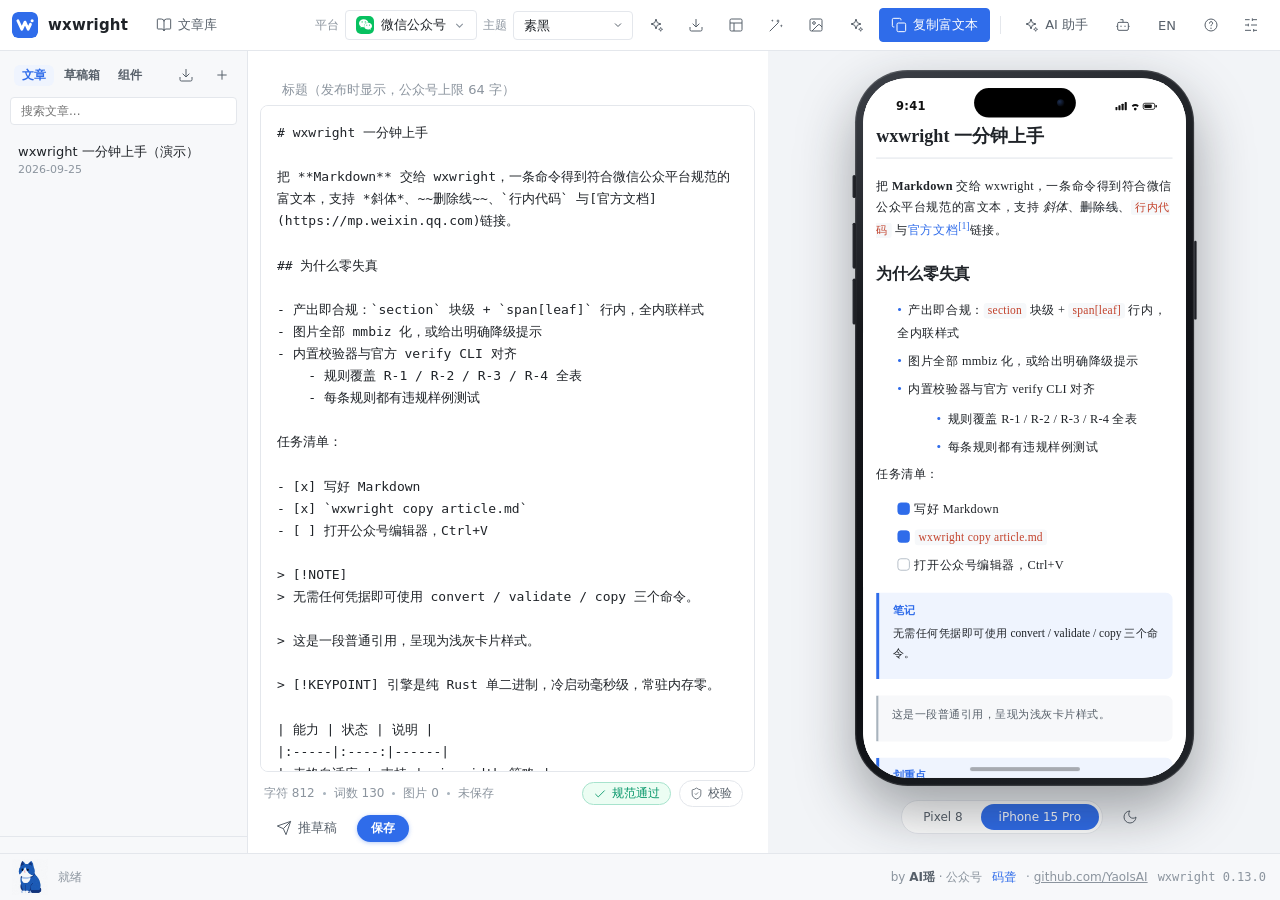
==== commit 817b9c3d: "feat: article title field, status-bar notes, fast startup, -20% engine chain (v0.13.0) - title field" ====
--- a/gui/ui/index.html
+++ b/gui/ui/index.html
@@ -4,7 +4,7 @@
   <meta charset="UTF-8" />
   <meta name="viewport" content="width=device-width, initial-scale=1.0" />
   <title>wxwright</title>
-  <link rel="stylesheet" href="styles.css?v=30" />
+  <link rel="stylesheet" href="styles.css?v=32" />
 </head>
 <body>
   <svg width="0" height="0" style="position:absolute" aria-hidden="true">
@@ -222,6 +222,10 @@
     </aside>
 
     <section class="pane pane-editor">
+      <div class="title-row">
+        <input id="article-title" data-i18n-placeholder="title_ph" placeholder="标题（发布时显示，公众号上限 64 字）" maxlength="128" autocomplete="off" />
+        <span id="title-count" class="title-count" hidden></span>
+      </div>
       <textarea id="editor" class="editor" spellcheck="false" placeholder="Markdown..."></textarea>
       <div id="editor-empty-hint" class="editor-empty-hint" hidden>
         <svg class="icon"><use href="#i-spark"/></svg>
@@ -369,11 +373,24 @@
     </div>
     <div id="pet-bubble" hidden></div>
     <span id="status-text" data-i18n="ready">就绪</span>
-    <span class="spacer"></span>
+    <span class="status-note-wrap">
+      <span id="status-note" class="status-note" hidden>
+        <span class="note-dot"></span>
+        <span id="status-note-text" class="note-text"></span>
+        <button type="button" id="status-note-undo" class="linklike note-undo" hidden></button>
+      </span>
+      <div id="note-history" class="note-history" hidden>
+        <div class="note-head">
+          <span data-i18n="note_history">通知历史</span>
+          <button type="button" id="note-clear" class="linklike" data-i18n="clear">清空</button>
+        </div>
+        <div id="note-list" class="note-list"></div>
+      </div>
+    </span>
     <span class="status-author">by <b>AI瑶</b> · 公众号 <button id="malong-btn" class="linklike malong" title="公众号二维码">码聋</button> ·
       <a href="https://github.com/YaoIsAI" id="link-github">github.com/YaoIsAI</a>
     </span>
-    <span class="status-meta">wxwright 0.11.2</span>
+    <span class="status-meta" id="status-meta">wxwright</span>
   </footer>
 
   <!-- ---------------------------------------------------- settings modal -->
@@ -856,10 +873,9 @@
     </div>
   </div>
 
-  <div id="toast-host" class="toast-host"></div>
   <script src="pet.js?v=20"></script>
   <script src="brand-logos.js?v=19"></script>
   <script src="ai-jobs.js?v=20"></script>
-  <script src="app.js?v=52"></script>
+  <script src="app.js?v=54"></script>
 </body>
 </html>
--- a/gui/ui/styles.css
+++ b/gui/ui/styles.css
@@ -217,13 +217,34 @@
 .editor-empty-hint .linklike { pointer-events: auto; font-size: 13px; }
 
 .editor-status {
-  display: flex; align-items: center; gap: 8px;
+  display: flex; align-items: center; flex-wrap: wrap;
+  gap: 4px 8px; /* row-gap keeps a second line breathable when wrapping */
   padding: 8px 4px;
   font-size: 12px; color: var(--text-tertiary);
   flex: 0 0 auto;
 }
 .editor-status .dot { width: 3px; height: 3px; border-radius: 50%; background: var(--border-strong); }
 .statusbar .spacer, .editor-status .spacer { flex: 1 1 auto; }
+
+/* article title field: the publish title lives above the body, matching the
+   MP editor (and the drafts API) where the title is its own input */
+.title-row {
+  display: flex; align-items: center; gap: 8px;
+  padding: 10px 14px 0;
+  flex: 0 0 auto;
+}
+.title-row input {
+  flex: 1 1 auto; min-width: 0;
+  font-family: inherit;
+  font-size: 16px; font-weight: 600; color: var(--text);
+  background: none; border: none; outline: none;
+  padding: 6px 8px;
+  border-bottom: 1px solid transparent;
+}
+.title-row input:focus { border-bottom-color: var(--accent); }
+.title-row input::placeholder { color: var(--text-tertiary); font-weight: 400; font-size: 13px; }
+.title-count { flex: 0 0 auto; font-size: 11px; color: var(--text-tertiary); font-family: var(--mono); }
+.title-count.over { color: var(--err); font-weight: 700; }
 
 .linklike {
   display: inline-flex; align-items: center; gap: 4px;
@@ -249,6 +270,12 @@
 .wx-account-row .wa-appid { color: var(--text-tertiary); }
 .wx-account-row .spacer { flex: 1 1 auto; }
 .wx-account-row .btn { font-size: 11px; padding: 3px 8px; }
+.wa-avatar {
+  width: 20px; height: 20px; border-radius: 50%;
+  object-fit: cover; flex: 0 0 auto;
+  border: 1px solid var(--border);
+  background: var(--bg-inset);
+}
 .wa-active-chip {
   font-size: 10px; color: var(--ok); border: 1px solid var(--ok);
   border-radius: 999px; padding: 0 7px; line-height: 1.5;
@@ -268,6 +295,10 @@
   border-radius: var(--radius-sm); padding: 7px 9px; cursor: pointer;
 }
 .wx-account-menu button:hover { background: var(--bg-subtle); }
+.wx-account-menu button .wa-avatar { width: 18px; height: 18px; }
+.wx-chip-wrap .rule-chip { display: inline-flex; align-items: center; gap: 5px; min-width: 0; max-width: 240px; }
+.wx-chip-wrap .rule-chip .wa-name { overflow: hidden; text-overflow: ellipsis; white-space: nowrap; }
+.wx-chip-wrap .wa-caret { color: var(--text-tertiary); font-size: 10px; }
 .wx-account-menu .wa-active-chip { margin-left: auto; }
 .wx-account-menu .wa-manage { color: var(--accent); border-top: 1px solid var(--border); border-radius: 0; margin-top: 2px; padding-top: 8px; }
 
@@ -1327,24 +1358,61 @@
 }
 .status-meta { font-family: var(--mono); }
 
-/* ----------------------------------------------------------------- toast */
-
-.toast-host { position: fixed; right: 16px; bottom: 44px; display: flex; flex-direction: column; gap: 8px; z-index: 200; }
-.toast {
-  display: flex; align-items: flex-start; gap: 8px;
-  max-width: 400px;
-  background: var(--text); color: #fff;
+/* --------------------------------------------------- status-bar notes */
+/* Notifications render centered in the status bar; the history popover opens
+   upward from it. Replaces the floating toast that covered the dark-mode
+   toggle under the device frame. */
+
+.status-note-wrap {
+  flex: 1 1 auto; min-width: 0;
+  display: flex; justify-content: center;
+  position: relative; /* anchor for the history popover */
+}
+.status-note {
+  display: inline-flex; align-items: center; gap: 6px;
+  max-width: 100%; min-width: 0;
+  font: inherit; font-size: 12px;
+  color: var(--text-secondary);
+  background: none; border: none; cursor: pointer;
+  padding: 2px 8px; border-radius: var(--radius-sm);
+}
+.status-note:hover { background: var(--bg); }
+.note-dot {
+  flex: 0 0 auto; width: 6px; height: 6px; border-radius: 50%;
+  background: var(--border-strong);
+}
+.status-note.ok .note-dot { background: var(--ok); }
+.status-note.err .note-dot { background: var(--err); }
+.note-text { overflow: hidden; text-overflow: ellipsis; white-space: nowrap; }
+.note-undo { flex: 0 0 auto; }
+.note-history {
+  position: absolute; bottom: calc(100% + 8px); left: 50%; transform: translateX(-50%);
+  width: min(440px, 80vw); max-height: 300px; overflow: auto;
+  background: var(--bg); border: 1px solid var(--border);
   border-radius: var(--radius);
-  padding: 10px 14px;
-  font-size: 13px; line-height: 1.5;
-  box-shadow: 0 6px 24px rgba(31, 35, 40, 0.18);
-  animation: toast-in 0.15s ease;
-}
-.toast.ok { background: #0B3B2E; }
-.toast.err { background: #4A1210; }
-.toast .toast-list { margin: 4px 0 0 0; padding-left: 16px; }
-.toast .toast-list li { font-size: 12px; color: rgba(255,255,255,0.82); }
-@keyframes toast-in { from { transform: translateY(6px); opacity: 0; } to { transform: none; opacity: 1; } }
+  box-shadow: 0 8px 28px rgba(31, 35, 40, 0.16);
+  padding: 8px;
+  z-index: 300;
+}
+.note-head {
+  display: flex; align-items: center; justify-content: space-between;
+  padding: 2px 4px 8px;
+  border-bottom: 1px solid var(--border);
+  font-size: 12px; color: var(--text-secondary);
+}
+.note-row {
+  display: flex; gap: 8px; align-items: baseline;
+  padding: 6px 4px; font-size: 12px; line-height: 1.5;
+  border-bottom: 1px dashed var(--border);
+}
+.note-row:last-child { border-bottom: none; }
+.note-time { flex: 0 0 auto; font-family: var(--mono); font-size: 11px; color: var(--text-tertiary); }
+.note-body { min-width: 0; color: var(--text-secondary); word-break: break-word; }
+.note-body .toast-list { margin: 4px 0 0 0; padding-left: 16px; }
+.note-body .toast-list li { font-size: 12px; color: var(--text-tertiary); }
+.note-row.err .note-body > div:first-child { color: var(--err); }
+.note-row.ok .note-body > div:first-child { color: var(--ok); }
+.note-empty { padding: 14px 4px; text-align: center; color: var(--text-tertiary); font-size: 12px; }
 
 /* ------------------------------------------------------------ responsive */
 
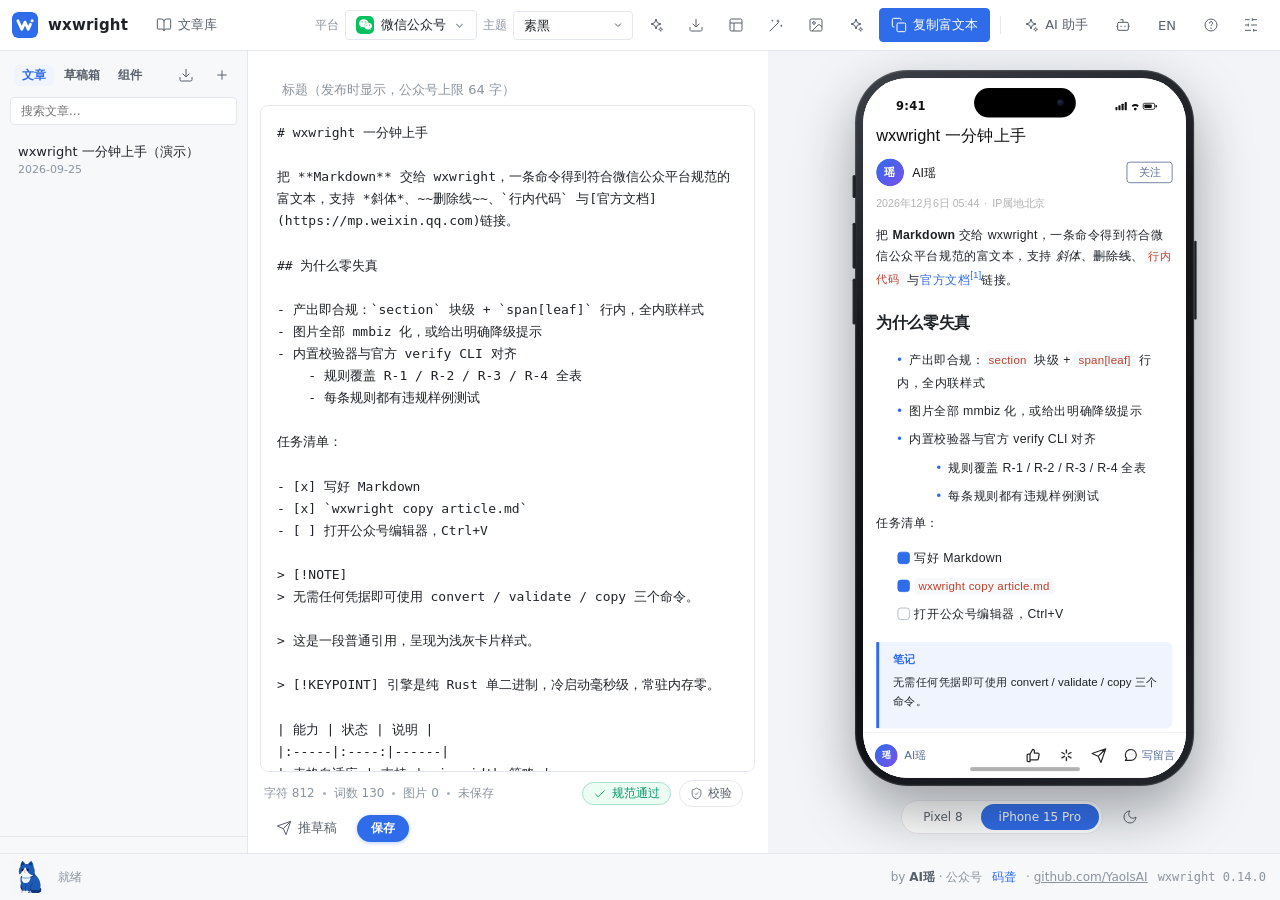
==== commit 4df2ade0: "feat: 1:1 WeChat article mock - title header, account row, engagement bar (v0.14.0) - the WeChat pho" ====
--- a/gui/ui/index.html
+++ b/gui/ui/index.html
@@ -876,6 +876,6 @@
   <script src="pet.js?v=20"></script>
   <script src="brand-logos.js?v=19"></script>
   <script src="ai-jobs.js?v=20"></script>
-  <script src="app.js?v=54"></script>
+  <script src="app.js?v=55"></script>
 </body>
 </html>
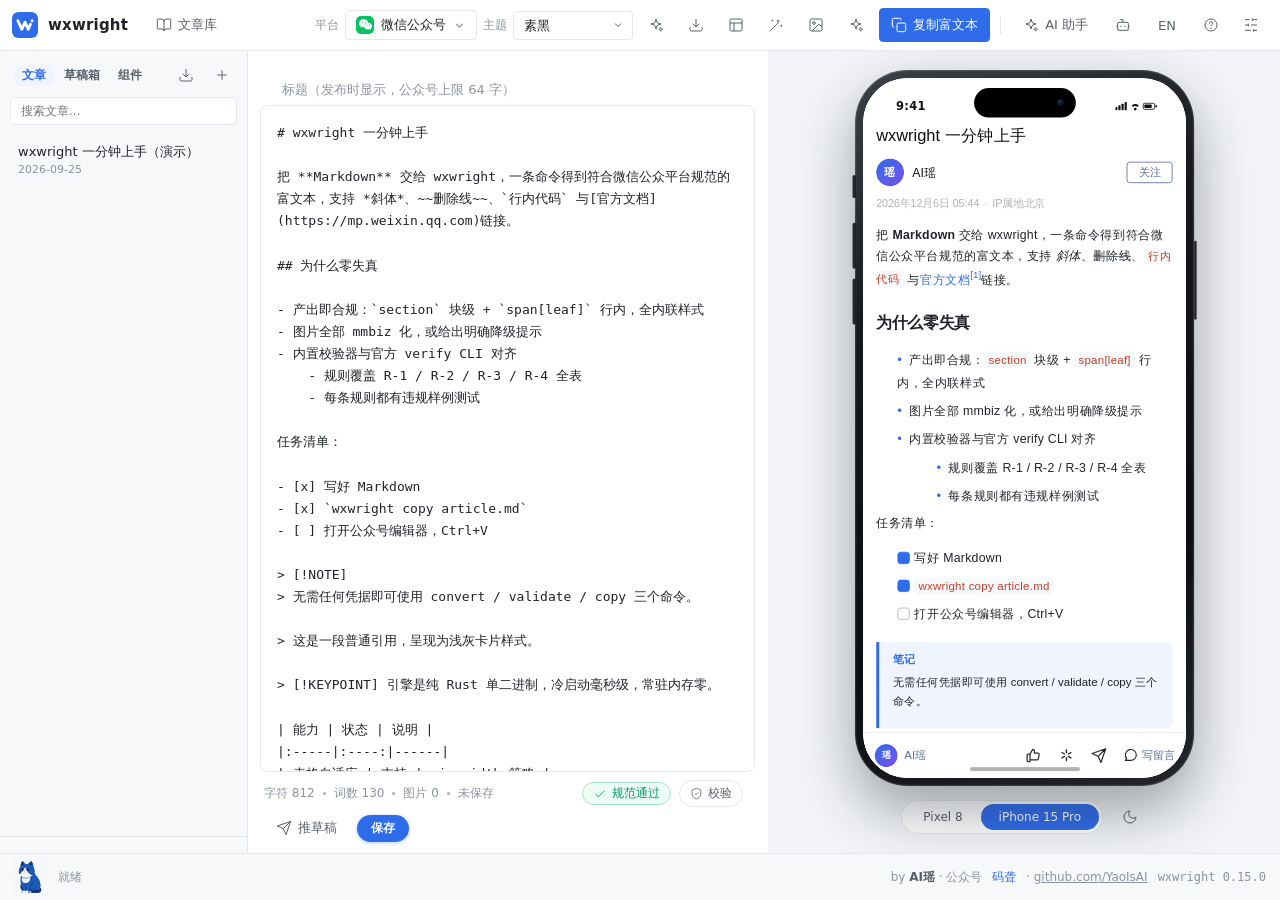
==== commit d8e5623f: "feat: drafts box edit pulls into the library, media_id links, list cache (v0.15.0) - Edit on a draft" ====
--- a/gui/ui/index.html
+++ b/gui/ui/index.html
@@ -4,7 +4,7 @@
   <meta charset="UTF-8" />
   <meta name="viewport" content="width=device-width, initial-scale=1.0" />
   <title>wxwright</title>
-  <link rel="stylesheet" href="styles.css?v=32" />
+  <link rel="stylesheet" href="styles.css?v=33" />
 </head>
 <body>
   <svg width="0" height="0" style="position:absolute" aria-hidden="true">
@@ -85,6 +85,9 @@
       </symbol>
       <symbol id="i-edit" viewBox="0 0 24 24">
         <path d="M17 3a2.85 2.83 0 1 1 4 4L7.5 20.5 2 22l1.5-5.5Z" fill="none" stroke="currentColor" stroke-width="1.5" stroke-linejoin="round"/>
+      </symbol>
+      <symbol id="i-refresh" viewBox="0 0 24 24">
+        <path d="M20 12a8 8 0 1 1-2.34-5.66M20 4v4h-4" fill="none" stroke="currentColor" stroke-width="1.8" stroke-linecap="round" stroke-linejoin="round"/>
       </symbol>
       <symbol id="i-heart" viewBox="0 0 24 24">
         <path d="M19 14c1.49-1.46 3-3.21 3-5.5A5.5 5.5 0 0 0 16.5 3c-1.76 0-3 .5-4.5 2-1.5-1.5-2.74-2-4.5-2A5.5 5.5 0 0 0 2 8.5c0 2.3 1.5 4.05 3 5.5l7 7Z" fill="currentColor" stroke="none"/>
@@ -876,6 +879,6 @@
   <script src="pet.js?v=20"></script>
   <script src="brand-logos.js?v=19"></script>
   <script src="ai-jobs.js?v=20"></script>
-  <script src="app.js?v=55"></script>
+  <script src="app.js?v=56"></script>
 </body>
 </html>
--- a/gui/ui/styles.css
+++ b/gui/ui/styles.css
@@ -1619,5 +1619,7 @@
 .draft-del { border: 0; background: none; color: var(--text-tertiary); cursor: pointer; padding: 2px; border-radius: 4px; }
 .draft-del:hover { color: var(--err); }
 .sd-empty { padding: 14px 10px; font-size: 12px; color: var(--text-tertiary); line-height: 1.6; }
+.sd-tools { display: flex; gap: 8px; }
+.sd-tools .btn { flex: 1 1 0; justify-content: center; }
 .draft-act { border: 0; background: none; color: var(--text-tertiary); cursor: pointer; padding: 2px; border-radius: 4px; }
 .draft-act:hover { color: var(--accent); }
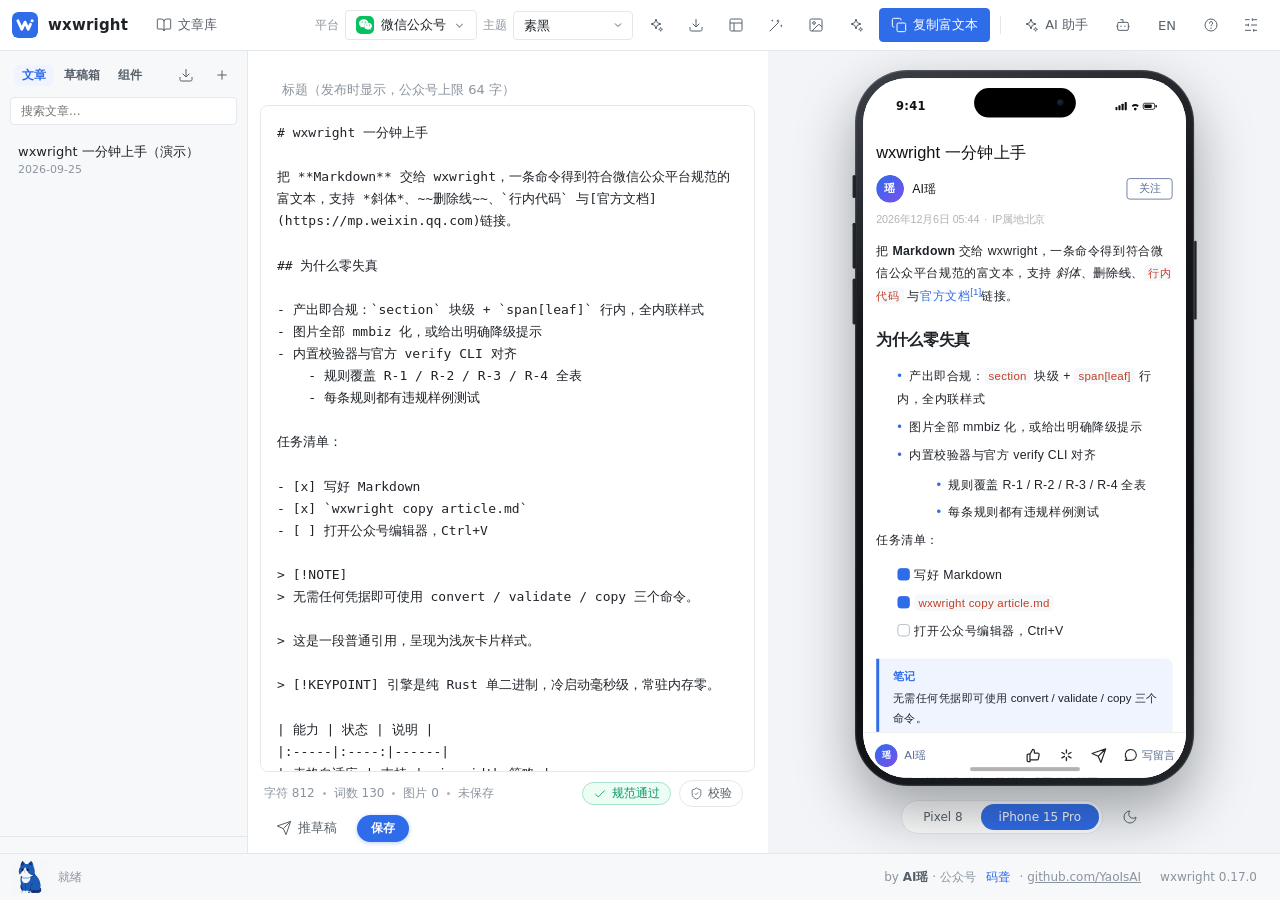
==== commit c94aaa6a: "feat: signed in-app updates, premium README, Gitee edition (v0.17.0) - updater: version chip checks," ====
--- a/gui/ui/index.html
+++ b/gui/ui/index.html
@@ -4,7 +4,7 @@
   <meta charset="UTF-8" />
   <meta name="viewport" content="width=device-width, initial-scale=1.0" />
   <title>wxwright</title>
-  <link rel="stylesheet" href="styles.css?v=33" />
+  <link rel="stylesheet" href="styles.css?v=34" />
 </head>
 <body>
   <svg width="0" height="0" style="position:absolute" aria-hidden="true">
@@ -393,7 +393,10 @@
     <span class="status-author">by <b>AI瑶</b> · 公众号 <button id="malong-btn" class="linklike malong" title="公众号二维码">码聋</button> ·
       <a href="https://github.com/YaoIsAI" id="link-github">github.com/YaoIsAI</a>
     </span>
-    <span class="status-meta" id="status-meta">wxwright</span>
+    <button type="button" id="status-meta" class="status-meta update-chip" data-i18n-title="update_check_idle_title">
+      <span id="status-meta-dot" class="update-dot" hidden></span>
+      <span id="status-meta-text">wxwright</span>
+    </button>
   </footer>
 
   <!-- ---------------------------------------------------- settings modal -->
@@ -879,6 +882,6 @@
   <script src="pet.js?v=20"></script>
   <script src="brand-logos.js?v=19"></script>
   <script src="ai-jobs.js?v=20"></script>
-  <script src="app.js?v=56"></script>
+  <script src="app.js?v=59"></script>
 </body>
 </html>
--- a/gui/ui/styles.css
+++ b/gui/ui/styles.css
@@ -1051,21 +1051,6 @@
 }
 #comfy-prompt:focus, #comfy-negative:focus { border-color: var(--accent); box-shadow: 0 0 0 2px var(--accent-soft); }
 
-/* ------------------------------------------------------------- statusbar */
-
-.statusbar {
-  flex: 0 0 auto;
-  display: flex; align-items: center; gap: 10px;
-  padding: 5px 14px 5px 12px;
-  border-top: 1px solid var(--border);
-  font-size: 12px; color: var(--text-tertiary);
-  background: var(--bg-subtle);
-}
-.status-meta { font-family: var(--mono); }
-.status-author a { color: var(--text-tertiary); }
-.status-author a:hover { color: var(--accent); }
-.status-author b { color: var(--text-secondary); font-weight: 600; }
-
 /* -------------------------------------------------------------- modals */
 
 .modal-overlay {
@@ -1357,6 +1342,37 @@
   background: var(--bg-subtle);
 }
 .status-meta { font-family: var(--mono); }
+.status-author a { color: var(--text-tertiary); }
+.status-author a:hover { color: var(--accent); }
+.status-author b { color: var(--text-secondary); font-weight: 600; }
+.update-chip {
+  display: inline-flex; align-items: center; gap: 6px;
+  margin: 0; padding: 2px 8px;
+  font: inherit; font-size: 12px;
+  color: var(--text-tertiary);
+  background: none;
+  border: 1px solid transparent; border-radius: 999px;
+  cursor: pointer;
+  transition: color .15s, background .15s, border-color .15s;
+}
+.update-chip:hover { color: var(--accent); background: var(--bg); border-color: var(--border); }
+.update-chip.has-update {
+  color: var(--accent);
+  background: var(--accent-soft);
+  border-color: var(--accent-soft);
+  font-weight: 600;
+}
+.update-chip.has-update:hover { border-color: var(--accent); }
+.update-chip.busy, .update-chip:disabled { cursor: progress; opacity: .85; }
+.update-dot {
+  flex: 0 0 auto; width: 7px; height: 7px; border-radius: 50%;
+  background: var(--accent);
+  animation: update-pulse 1.4s ease-in-out infinite;
+}
+@keyframes update-pulse {
+  0%, 100% { opacity: 1; transform: scale(1); }
+  50% { opacity: .45; transform: scale(.78); }
+}
 
 /* --------------------------------------------------- status-bar notes */
 /* Notifications render centered in the status bar; the history popover opens
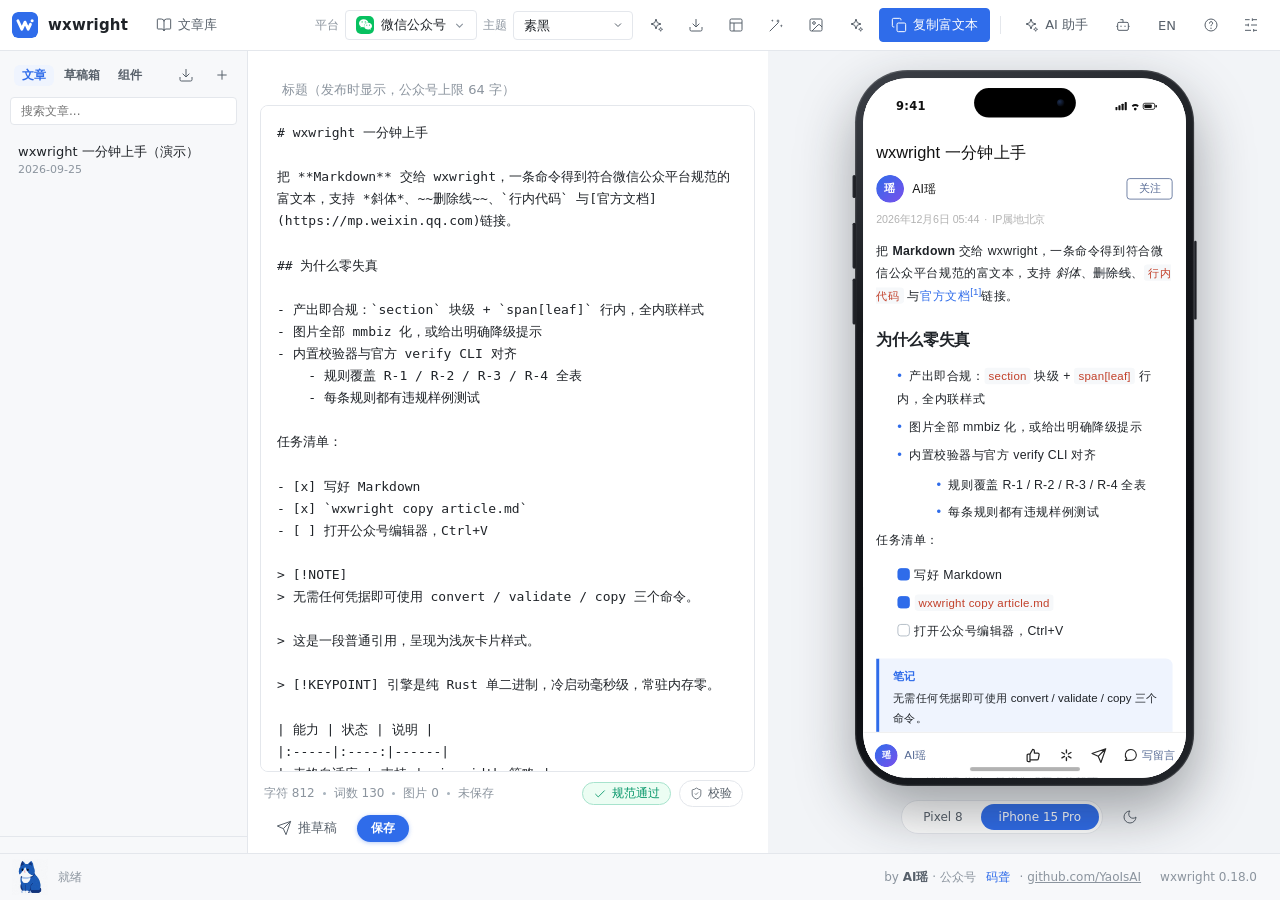
==== commit 0527e75d: "feat: platform-wide audits, AI repair, and publishing agent (v0.18.0) - one-click AI repair uses the" ====
--- a/gui/ui/index.html
+++ b/gui/ui/index.html
@@ -4,7 +4,7 @@
   <meta charset="UTF-8" />
   <meta name="viewport" content="width=device-width, initial-scale=1.0" />
   <title>wxwright</title>
-  <link rel="stylesheet" href="styles.css?v=34" />
+  <link rel="stylesheet" href="styles.css?v=35" />
 </head>
 <body>
   <svg width="0" height="0" style="position:absolute" aria-hidden="true">
@@ -265,6 +265,7 @@
           <svg class="icon"><use href="#i-spark"/></svg>
           <span data-i18n="ai_assistant">AI 助手</span>
           <span id="ai-provider-chip" class="ai-provider-chip"></span>
+          <span id="ai-platform-chip" class="ai-provider-chip"></span>
           <span class="spacer"></span>
           <button id="btn-ai-clear" class="linklike" data-i18n="clear">清空</button>
           <button id="btn-ai-close" class="btn btn-ghost btn-icon">
@@ -276,6 +277,7 @@
           <button class="chip" data-prompt="polish" data-i18n="q_polish">润色当前文章</button>
           <button class="chip" data-prompt="continue" data-i18n="q_continue">续写</button>
           <button class="chip" data-prompt="title" data-i18n="q_title">起 5 个标题</button>
+          <button class="chip" data-prompt="adapt" data-i18n="ai_adapt">适配当前平台</button>
           <button class="chip" data-prompt="outline" data-i18n="q_outline">帮我列提纲</button>
           <button class="chip" data-prompt="poster" data-i18n="q_poster">生成头图文案</button>
         </div>
@@ -476,6 +478,7 @@
               绑定后可使用「推送草稿」直接把文章写入公众号草稿箱。AppID / AppSecret 存入系统钥匙串，仅保存在本机。
             </p>
             <div id="wx-status" class="ai-provider-chip" style="margin-bottom: 12px;"></div>
+            <div id="wx-health" class="wx-health" hidden></div>
             <div id="wx-accounts"></div>
             <form id="wx-form" class="provider-form">
               <div class="form-grid">
@@ -484,6 +487,7 @@
                 <label class="span2"><span data-i18n="wx_label">备注名（可选）</span><input id="wx-label" placeholder="例如：码聋 / 测试号" data-i18n-placeholder="wx_label_ph" /></label>
               </div>
               <div class="form-actions">
+                <button type="button" id="wx-check" class="btn btn-ghost" data-i18n="wx_check">检测连通性</button>
                 <span class="spacer"></span>
                 <button type="button" id="wx-unbind" class="btn btn-ghost" data-i18n="wx_unbind">解除全部绑定</button>
                 <button type="submit" class="btn btn-primary" data-i18n="wx_bind">绑定 / 更新</button>
@@ -882,6 +886,6 @@
   <script src="pet.js?v=20"></script>
   <script src="brand-logos.js?v=19"></script>
   <script src="ai-jobs.js?v=20"></script>
-  <script src="app.js?v=59"></script>
+  <script src="app.js?v=62"></script>
 </body>
 </html>
--- a/gui/ui/styles.css
+++ b/gui/ui/styles.css
@@ -302,6 +302,21 @@
 .wx-account-menu .wa-active-chip { margin-left: auto; }
 .wx-account-menu .wa-manage { color: var(--accent); border-top: 1px solid var(--border); border-radius: 0; margin-top: 2px; padding-top: 8px; }
 
+/* live WeChat API health: token + account probe result, with recovery actions */
+.wx-health {
+  display: flex; flex-direction: column; gap: 8px;
+  border: 1px solid var(--border); border-radius: var(--radius-sm);
+  background: var(--bg-subtle); padding: 10px 12px; margin-bottom: 12px;
+  font-size: 12px; color: var(--text-secondary);
+}
+.wx-health.ok { border-color: #A7E3CD; background: #ECFDF3; }
+.wx-health.warn { border-color: #F5C6C0; background: #FEF2F2; }
+.wx-health .wh-main { display: flex; flex-direction: column; gap: 3px; }
+.wx-health .wh-main b { color: var(--text); }
+.wx-health.ok .wh-main b { color: var(--ok); }
+.wx-health.warn .wh-main b { color: var(--err); }
+.wx-health .wh-actions { display: flex; gap: 6px; flex-wrap: wrap; }
+
 /* rule chip: inline compliance badge in the stats row (PRD review moved here) */
 .rule-chip {
   display: inline-flex; align-items: center; gap: 5px;
@@ -344,6 +359,13 @@
 .v-rule { font-weight: 600; color: var(--text); }
 .v-desc { color: var(--text-secondary); }
 .v-node { color: var(--text-tertiary); font-family: var(--mono); font-size: 11px; word-break: break-all; }
+.violations-head {
+  display: flex; align-items: center; gap: 8px;
+  padding: 2px 4px 6px;
+}
+.violations-head .v-title { font-size: 12px; font-weight: 600; color: var(--text-secondary); }
+.violations-head .spacer { flex: 1 1 auto; }
+.btn-mini { font-size: 11px; padding: 3px 8px; line-height: 1.5; }
 
 /* ------------------------------------------------------------ AI drawer */
 
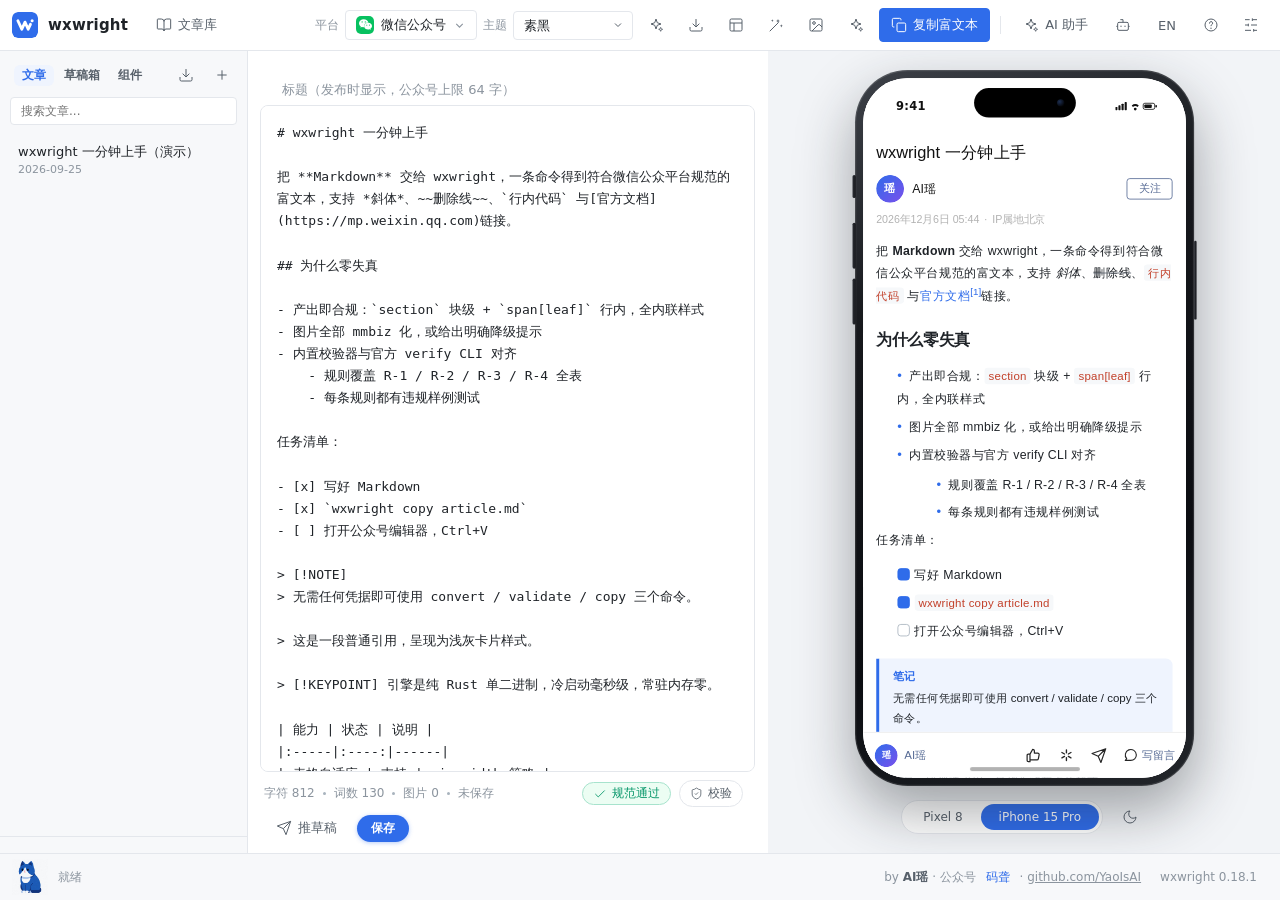
==== commit 931108a0: "fix(cli): make every command truthful, and pin the docs to the engine The CLI audit found the surfac" ====
--- a/gui/ui/index.html
+++ b/gui/ui/index.html
@@ -886,6 +886,6 @@
   <script src="pet.js?v=20"></script>
   <script src="brand-logos.js?v=19"></script>
   <script src="ai-jobs.js?v=20"></script>
-  <script src="app.js?v=62"></script>
+  <script src="app.js?v=63"></script>
 </body>
 </html>
